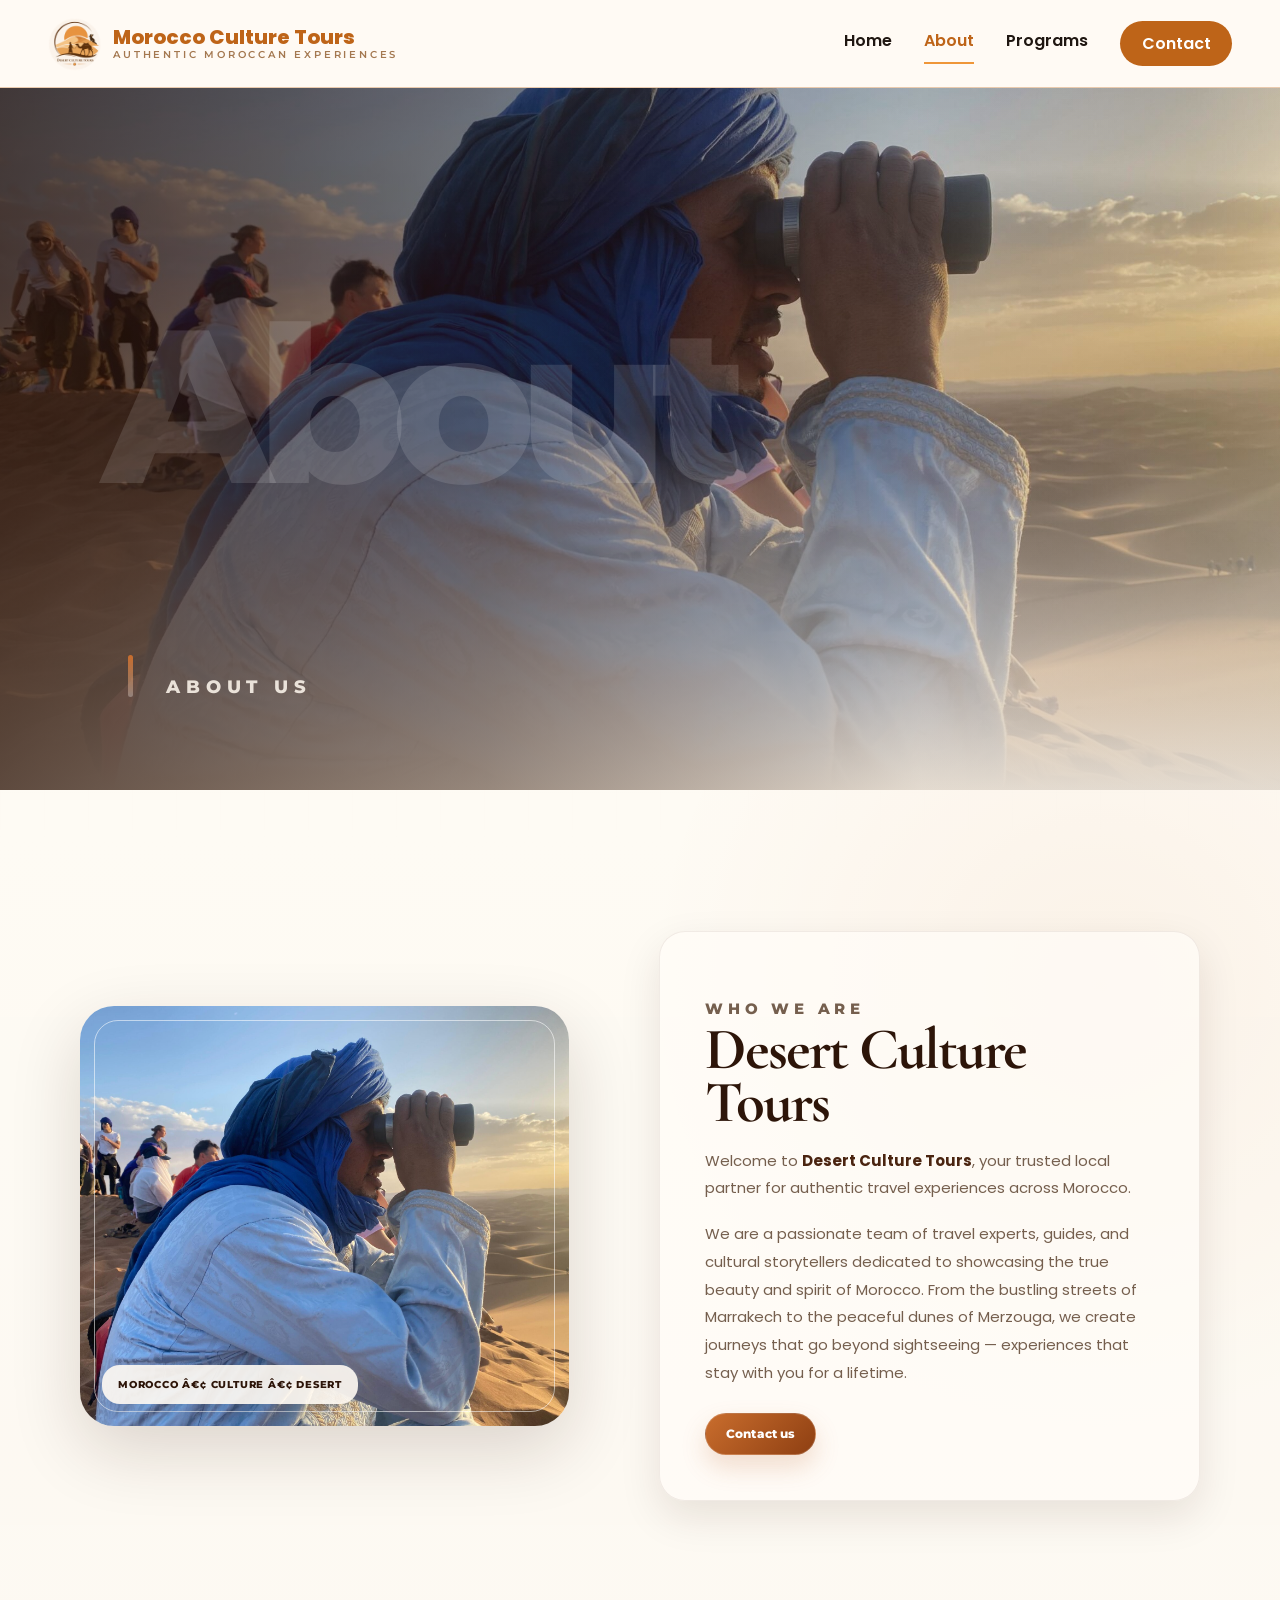
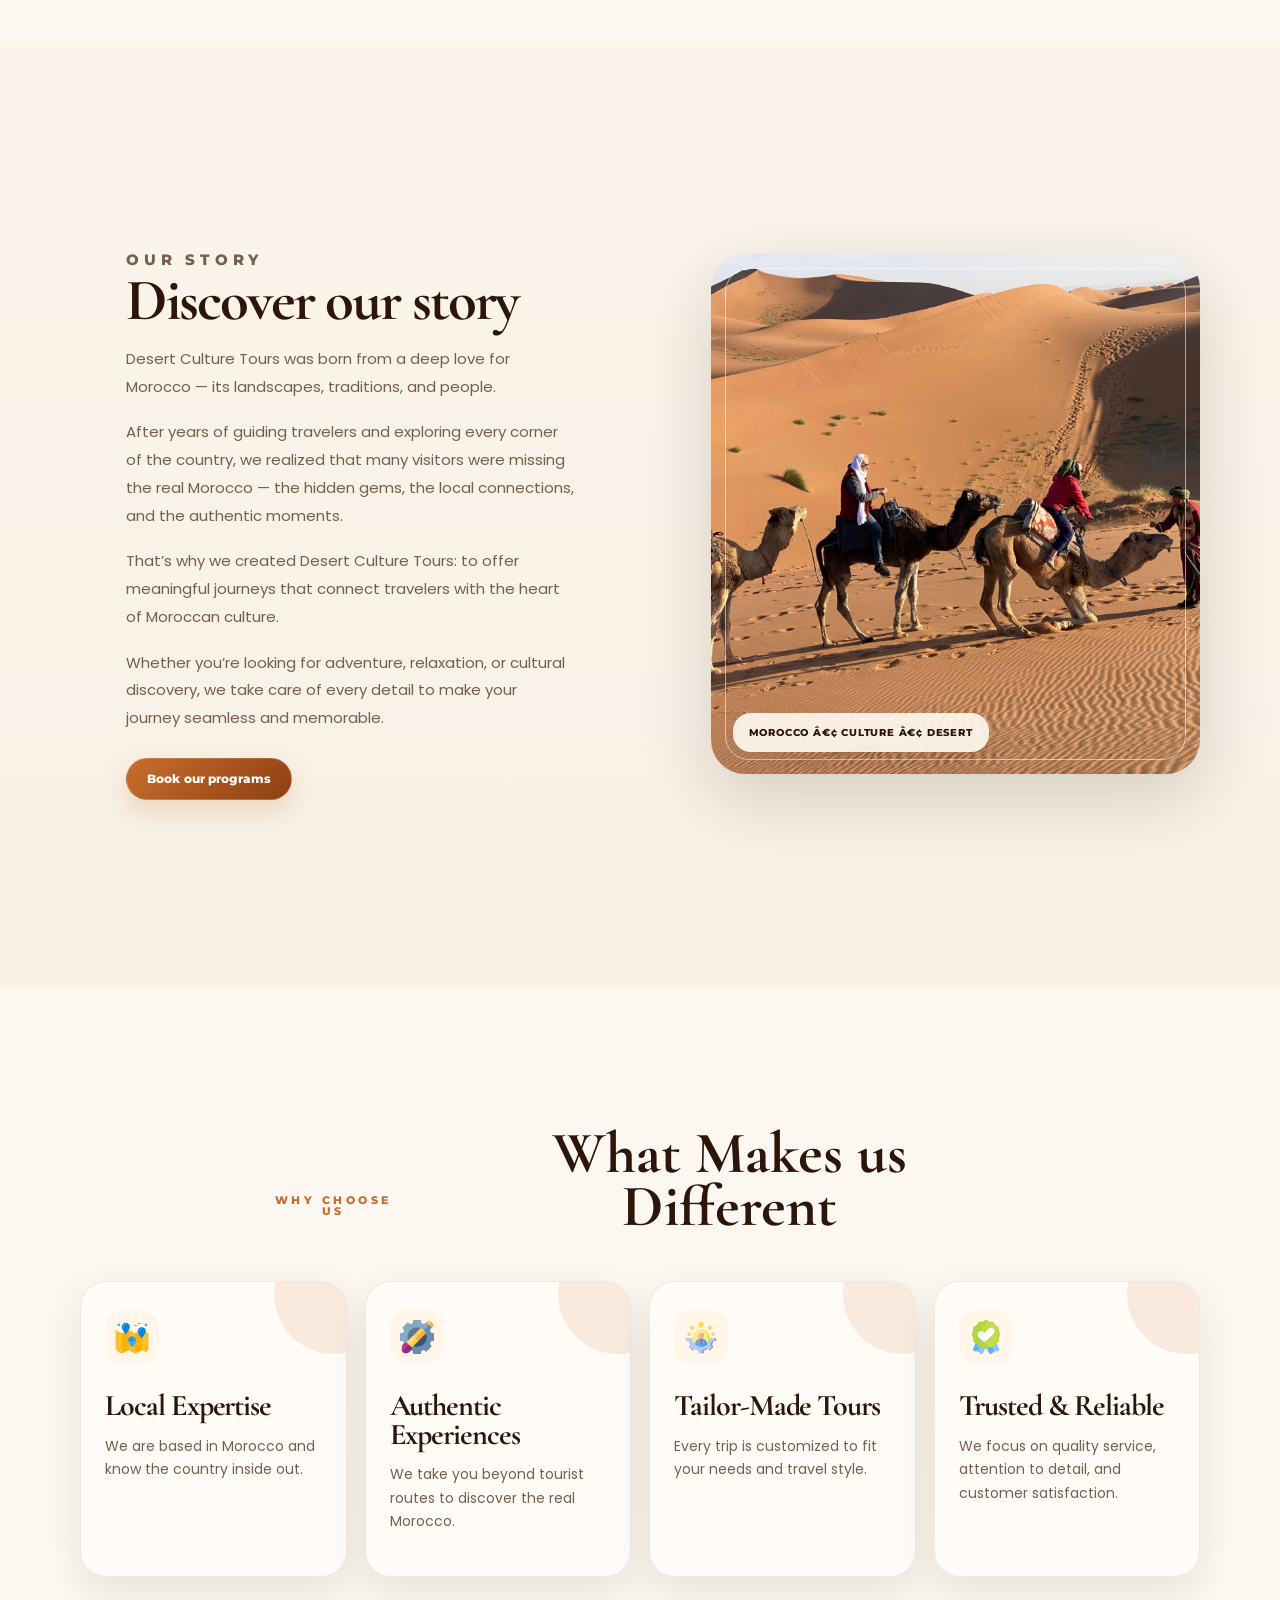
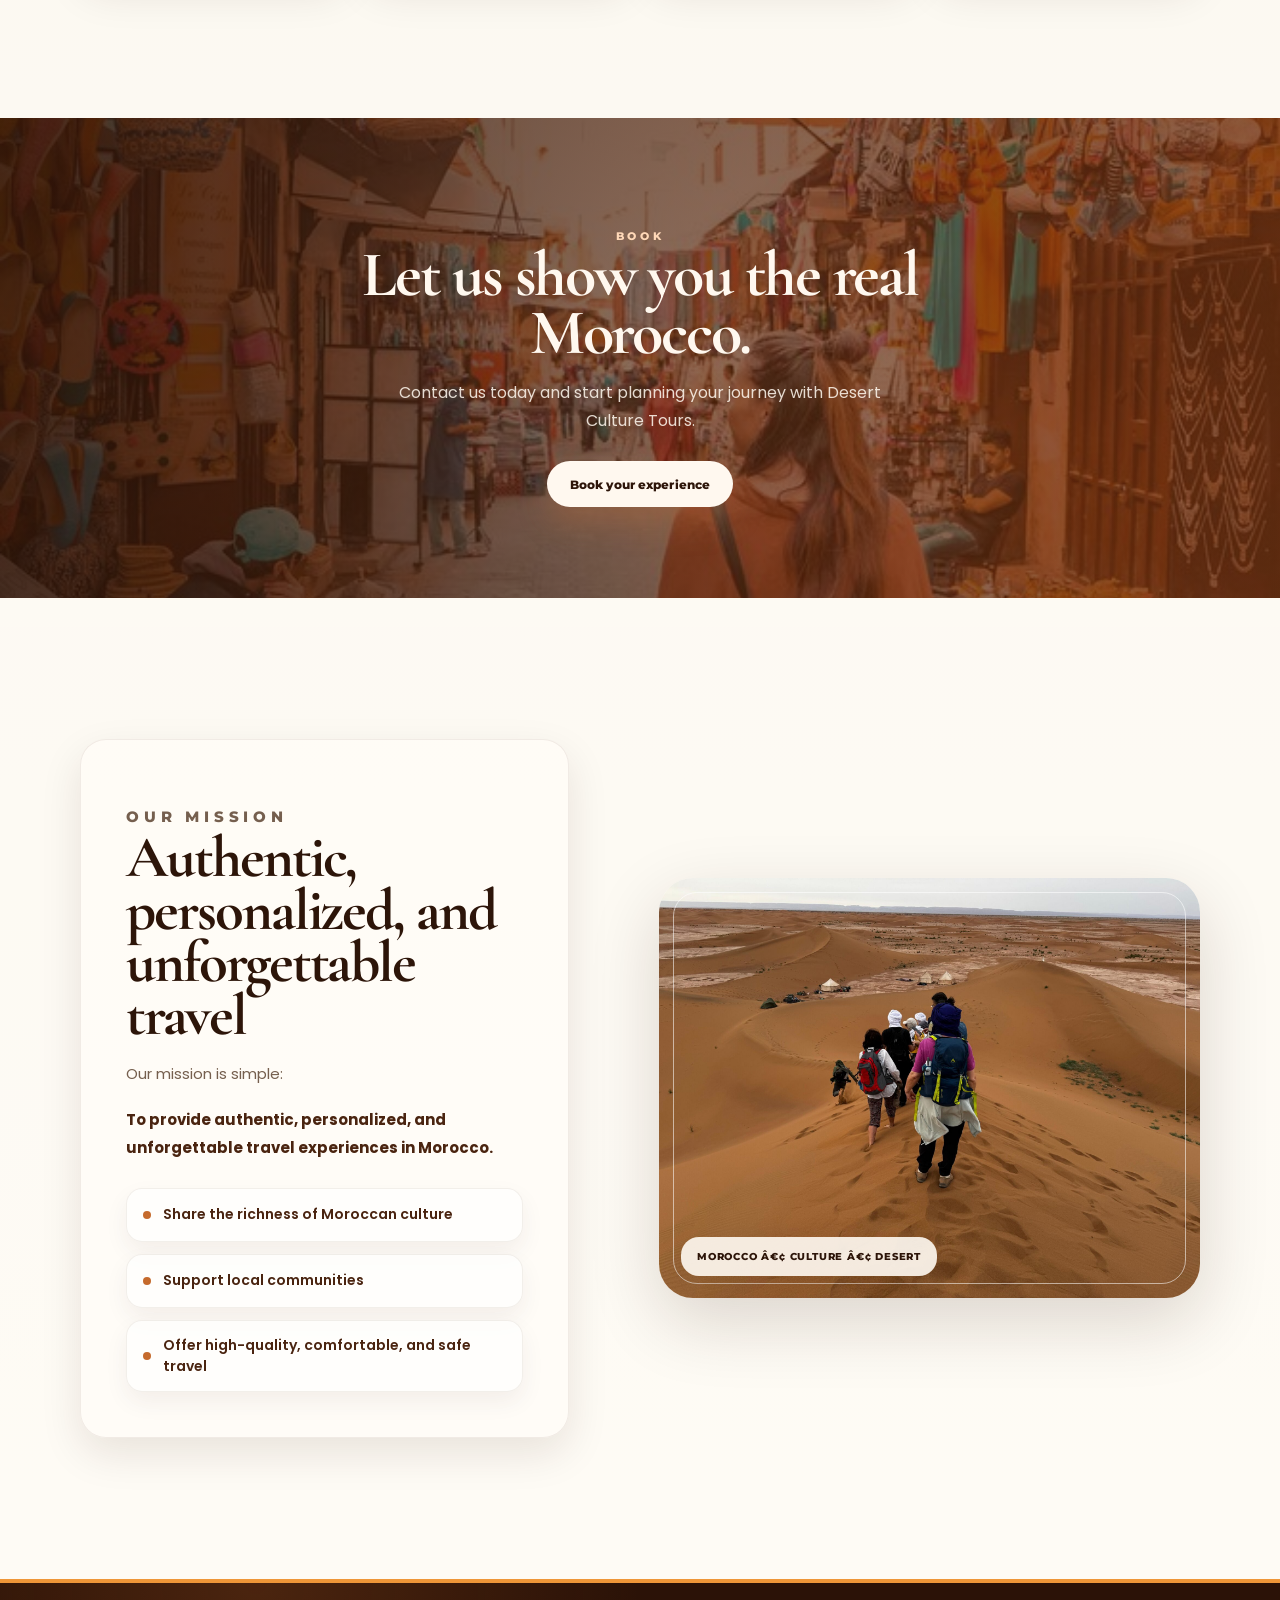
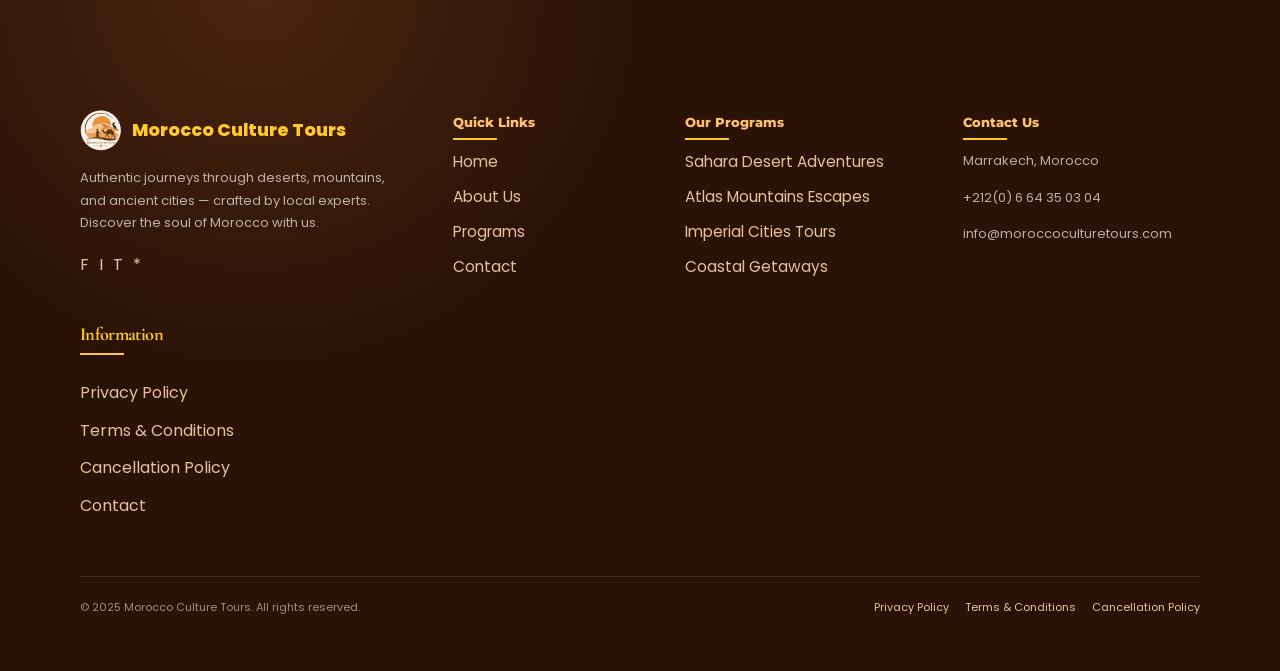
==== about.html @ 479c7462 "all project" ====
﻿<!DOCTYPE html>
<html lang="en">
  <head>
    <meta charset="UTF-8" />
    <meta name="viewport" content="width=device-width, initial-scale=1.0" />
    <title>About | Morocco Culture Tours</title>
    <meta name="description" content="Learn about Desert Culture Tours, a local Morocco travel team creating authentic cultural journeys." />
    <link rel="icon" href="assets/images/logo.png" />
    <link rel="preconnect" href="https://fonts.googleapis.com" />
    <link rel="preconnect" href="https://fonts.gstatic.com" crossorigin />
    <link href="https://fonts.googleapis.com/css2?family=Cormorant+Garamond:wght@500;600;700&family=Montserrat:wght@400;500;600;700;800&family=Poppins:wght@400;500;600;700&display=swap" rel="stylesheet" />
    <link rel="stylesheet" href="assets/css/style.css" />

    <style>
  :root {
    --mct-cream: #f8f1e6;
    --mct-cream-2: #fffaf2;
    --mct-sand: #ead8c1;
    --mct-clay: #c96d2d;
    --mct-clay-dark: #8e3f12;
    --mct-brown: #2d1509;
    --mct-coffee: #4a2410;
    --mct-muted: #755f4e;
    --mct-white: #fffdf8;
    --mct-shadow: 0 24px 70px rgba(45, 21, 9, 0.16);
    --mct-soft-shadow: 0 16px 42px rgba(45, 21, 9, 0.10);
    --mct-radius: 26px;
  }

  * {
    box-sizing: border-box;
  }

  html {
    scroll-behavior: smooth;
  }

  body {
    margin: 0;
    color: var(--mct-brown);
    background:
      radial-gradient(circle at 86% 18%, rgba(201, 109, 45, 0.15), transparent 28rem),
      linear-gradient(180deg, var(--mct-cream-2) 0%, var(--mct-cream) 46%, #fffbf5 100%);
    font-family: "Poppins", Arial, sans-serif;
    overflow-x: hidden;
  }

  body::before {
    content: "";
    position: fixed;
    inset: 0;
    pointer-events: none;
    opacity: .28;
    background-image:
      linear-gradient(rgba(45,21,9,.035) 1px, transparent 1px),
      linear-gradient(90deg, rgba(45,21,9,.035) 1px, transparent 1px);
    background-size: 44px 44px;
    mask-image: linear-gradient(to bottom, transparent, #000 18%, #000 80%, transparent);
    z-index: -1;
  }

  img {
    max-width: 100%;
    display: block;
  }

  a {
    color: inherit;
    text-decoration: none;
  }

  .skip-link {
    position: absolute;
    left: -999px;
    top: 12px;
    background: var(--mct-brown);
    color: #fff;
    padding: 10px 14px;
    border-radius: 999px;
    z-index: 1000;
  }

  .skip-link:focus {
    left: 12px;
  }

  .inner-hero {
    position: relative;
    min-height: clamp(560px, 78vh, 760px);
    display: grid;
    align-items: end;
    isolation: isolate;
    overflow: hidden;
    padding: 120px clamp(20px, 10vw, 180px) 88px;
  }

  .inner-hero > img {
    position: absolute;
    inset: 0;
    width: 100%;
    height: 100%;
    object-fit: cover;
    z-index: -3;
    transform: scale(1.03);
  }

  .inner-hero-overlay {
    position: absolute;
    inset: 0;
    z-index: -2;
    background:
      linear-gradient(90deg, rgba(45,21,9,.76) 0%, rgba(45,21,9,.48) 38%, rgba(45,21,9,.10) 72%),
      linear-gradient(180deg, rgba(45,21,9,.08) 0%, rgba(45,21,9,.08) 48%, var(--mct-cream) 100%);
  }

  .about-inner-hero::before {
    content: "About";
    position: absolute;
    left: clamp(18px, 8vw, 120px);
    top: 22%;
    font-family: "Montserrat", sans-serif;
    font-size: clamp(5.5rem, 17vw, 14rem);
    font-weight: 800;
    letter-spacing: -.08em;
    color: rgba(255,255,255,.12);
    z-index: -1;
  }

  .inner-hero-content {
    position: relative;
    max-width: 680px;
    padding-left: clamp(0px, 3vw, 40px);
  }

  .inner-hero-content::before {
    content: "";
    position: absolute;
    left: 0;
    top: 8px;
    width: 5px;
    height: 76%;
    border-radius: 999px;
    background: linear-gradient(var(--mct-clay), rgba(255,255,255,.3));
  }

  .eyebrow {
    margin: 0 0 16px;
    color: var(--mct-clay);
    font-family: "Montserrat", sans-serif;
    font-size: 11px;
    line-height: 1;
    font-weight: 800;
    letter-spacing: .32em;
    text-transform: uppercase;
  }

  .inner-hero-content .eyebrow {
    color: #ffd8b8;
  }

  h1,
  h2,
  h3 {
    font-family: "Cormorant Garamond", Georgia, serif;
    margin: 0;
    color: var(--mct-brown);
    letter-spacing: -.035em;
  }

  .inner-hero-content h1 {
    max-width: 620px;
    color: #fff8ef;
    font-size: clamp(3.3rem, 7vw, 7.2rem);
    line-height: .86;
    text-shadow: 0 14px 42px rgba(0,0,0,.28);
  }

  .inner-hero-content > p:last-child {
    max-width: 510px;
    margin: 24px 0 0;
    color: rgba(255,248,239,.86);
    font-size: clamp(15px, 1.4vw, 18px);
    line-height: 1.75;
  }

  .lux-container {
    width: min(1120px, calc(100% - 40px));
    margin-inline: auto;
  }

  .premium-section {
    padding: clamp(82px, 11vw, 150px) 0;
    position: relative;
  }

  .premium-section:nth-of-type(even) {
    background: rgba(255,253,248,.58);
  }

  .premium-split {
    display: grid;
    grid-template-columns: minmax(0, .95fr) minmax(0, 1.05fr);
    gap: clamp(38px, 7vw, 96px);
    align-items: center;
  }

  .premium-split.reverse {
    grid-template-columns: minmax(0, 1.05fr) minmax(0, .95fr);
  }

  .premium-copy {
    position: relative;
    padding: clamp(28px, 4vw, 46px);
    border-radius: var(--mct-radius);
  }

  .premium-copy::before {
    content: "";
    position: absolute;
    inset: 0;
    border-radius: inherit;
    background: rgba(255,253,248,.68);
    border: 1px solid rgba(74,36,16,.08);
    box-shadow: var(--mct-soft-shadow);
    z-index: -1;
  }

  .premium-story .premium-copy::before {
    background: transparent;
    box-shadow: none;
    border-color: transparent;
  }

  .premium-copy h2,
  .lux-section-head h2 {
    font-size: clamp(2.5rem, 4.6vw, 5.2rem);
    line-height: .9;
  }

  .premium-copy p {
    margin: 18px 0 0;
    color: var(--mct-muted);
    font-size: 15px;
    line-height: 1.85;
  }

  .premium-copy strong {
    color: var(--mct-coffee);
  }

  .lux-button {
    display: inline-flex;
    align-items: center;
    justify-content: center;
    margin-top: 26px;
    min-height: 46px;
    padding: 0 22px;
    border-radius: 999px;
    color: #fff;
    background: linear-gradient(135deg, var(--mct-clay), var(--mct-clay-dark));
    font-family: "Montserrat", sans-serif;
    font-size: 12px;
    font-weight: 800;
    box-shadow: 0 16px 32px rgba(201,109,45,.28);
    transition: transform .25s ease, box-shadow .25s ease;
  }

  .lux-button:hover {
    transform: translateY(-3px);
    box-shadow: 0 20px 38px rgba(201,109,45,.34);
  }

  .lux-button.secondary.light {
    background: #fff8ef;
    color: var(--mct-brown);
  }

  .lux-button.compact {
    min-height: 42px;
    padding-inline: 20px;
  }

  .premium-photo {
    position: relative;
    margin: 0;
    min-height: 420px;
    border-radius: 34px;
    overflow: hidden;
    box-shadow: var(--mct-shadow);
    transform: rotate(-1deg);
  }

  .premium-split.reverse .premium-photo {
    transform: rotate(1deg);
  }

  .premium-photo::after {
    content: "";
    position: absolute;
    inset: 14px;
    border: 1px solid rgba(255,255,255,.55);
    border-radius: 24px;
    pointer-events: none;
  }

  .premium-photo::before {
    content: "Morocco â€¢ Culture â€¢ Desert";
    position: absolute;
    left: 22px;
    bottom: 22px;
    z-index: 2;
    padding: 12px 16px;
    border-radius: 18px;
    background: rgba(255,250,242,.9);
    color: var(--mct-brown);
    font-family: "Montserrat", sans-serif;
    font-size: 10px;
    font-weight: 800;
    letter-spacing: .08em;
    text-transform: uppercase;
    box-shadow: 0 12px 34px rgba(45,21,9,.14);
  }

  .premium-photo img {
    width: 100%;
    height: 100%;
    min-height: inherit;
    object-fit: cover;
  }

  .premium-photo.wide {
    min-height: 520px;
  }

  .lux-section-head {
    text-align: center;
    max-width: 760px;
    margin: 0 auto 48px;
  }

  .premium-feature-grid {
    display: grid;
    grid-template-columns: repeat(4, 1fr);
    gap: 18px;
  }

  .premium-feature-card {
    position: relative;
    min-height: 260px;
    padding: 28px 24px;
    border-radius: 26px;
    background: rgba(255,253,248,.82);
    border: 1px solid rgba(74,36,16,.09);
    box-shadow: var(--mct-soft-shadow);
    overflow: hidden;
    transition: .28s ease;
  }

  .premium-feature-card:hover {
    transform: translateY(-8px);
    box-shadow: var(--mct-shadow);
  }

  .premium-feature-card::before {
    content: "";
    position: absolute;
    width: 120px;
    height: 120px;
    border-radius: 50%;
    right: -48px;
    top: -48px;
    background: rgba(201,109,45,.12);
  }

  .premium-feature-card img {
    width: 54px;
    height: 54px;
    object-fit: contain;
    padding: 10px;
    border-radius: 18px;
    background: #fff5e9;
    margin-bottom: 28px;
  }

  .premium-feature-card h3 {
    font-size: 30px;
    line-height: .94;
  }

  .premium-feature-card p {
    color: var(--mct-muted);
    line-height: 1.7;
    font-size: 14px;
  }

  .premium-band {
    position: relative;
    min-height: 480px;
    display: grid;
    place-items: center;
    text-align: center;
    overflow: hidden;
    isolation: isolate;
  }

  .premium-band > img {
    position: absolute;
    inset: 0;
    width: 100%;
    height: 100%;
    object-fit: cover;
    z-index: -3;
  }

  .premium-band::before {
    content: "";
    position: absolute;
    inset: 0;
    z-index: -2;
    background:
      linear-gradient(90deg, rgba(45,21,9,.74), rgba(142,63,18,.54)),
      radial-gradient(circle at center, rgba(0,0,0,.08), rgba(45,21,9,.55));
  }

  .premium-band-content {
    width: min(760px, calc(100% - 40px));
    color: #fff8ef;
  }

  .premium-band-content .eyebrow {
    color: #ffd8b8;
  }

  .premium-band-content h2 {
    color: #fff8ef;
    font-size: clamp(2.8rem, 5vw, 5.4rem);
    line-height: .9;
  }

  .premium-band-content p {
    margin: 18px auto 0;
    max-width: 520px;
    color: rgba(255,248,239,.86);
    line-height: 1.75;
  }

  .lux-experience-list {
    list-style: none;
    padding: 0;
    margin: 26px 0 0;
    display: grid;
    gap: 12px;
  }

  .lux-experience-list li {
    display: flex;
    align-items: center;
    gap: 12px;
    padding: 14px 16px;
    border-radius: 16px;
    background: rgba(255,255,255,.7);
    color: var(--mct-coffee);
    font-size: 14px;
    font-weight: 600;
    box-shadow: 0 10px 24px rgba(45,21,9,.06);
  }

  .lux-experience-list span {
    width: 8px;
    height: 8px;
    border-radius: 50%;
    background: var(--mct-clay);
    flex: 0 0 auto;
  }

  .mct-footer {
    background:
      radial-gradient(circle at 20% 0%, rgba(201,109,45,.20), transparent 24rem),
      #2b1207;
    color: rgba(255,248,239,.82);
    padding: 72px 0 24px;
  }

  .mct-footer-container {
    width: min(1120px, calc(100% - 40px));
    margin: 0 auto;
  }

  .mct-footer-grid {
    display: grid;
    grid-template-columns: 1.4fr .8fr 1fr 1fr;
    gap: 42px;
  }

  .mct-footer-logo {
    display: flex;
    align-items: center;
    gap: 10px;
    color: #fff;
    font-weight: 800;
  }

  .mct-footer-logo img {
    width: 42px;
    height: 42px;
  }

  .mct-footer-tagline,
  .mct-footer-contact p {
    color: rgba(255,248,239,.68);
    line-height: 1.75;
    font-size: 13px;
  }

  .mct-footer-social {
    display: flex;
    gap: 10px;
    margin-top: 18px;
  }

  .mct-footer-social a {
    width: 30px;
    height: 30px;
    border-radius: 50%;
    display: grid;
    place-items: center;
    border: 1px solid rgba(255,248,239,.18);
    font-size: 11px;
  }

  .mct-footer h4 {
    margin: 4px 0 18px;
    color: #ffc06d;
    font-family: "Montserrat";
    font-size: 13px;
  }

  .mct-footer-links {
    list-style: none;
    padding: 0;
    margin: 0;
    display: grid;
    gap: 12px;
    font-size: 13px;
  }

  .mct-footer-bottom {
    margin-top: 58px;
    padding-top: 22px;
    border-top: 1px solid rgba(255,248,239,.10);
    display: flex;
    justify-content: space-between;
    font-size: 11px;
    color: rgba(255,248,239,.54);
  }

  .reveal {
    animation: riseIn .8s ease both;
  }

  @keyframes riseIn {
    from {
      opacity: 0;
      transform: translateY(26px);
    }

    to {
      opacity: 1;
      transform: translateY(0);
    }
  }

  @media (max-width: 980px) {
    .premium-split,
    .premium-split.reverse {
      grid-template-columns: 1fr;
    }

    .premium-split.reverse .premium-copy {
      order: 2;
    }

    .premium-split.reverse .premium-photo {
      order: 1;
    }

    .premium-feature-grid {
      grid-template-columns: repeat(2, 1fr);
    }

    .mct-footer-grid {
      grid-template-columns: 1fr 1fr;
    }
  }

  @media (max-width: 620px) {
    .inner-hero {
      min-height: 560px;
      padding-inline: 22px;
      padding-bottom: 64px;
    }

    .inner-hero-content::before {
      display: none;
    }

    .premium-section {
      padding: 70px 0;
    }

    .premium-copy {
      padding: 24px 20px;
    }

    .premium-photo,
    .premium-photo.wide {
      min-height: 340px;
      border-radius: 26px;
      transform: none !important;
    }

    .premium-feature-grid,
    .mct-footer-grid {
      grid-template-columns: 1fr;
    }

    .mct-footer-bottom {
      flex-direction: column;
      gap: 12px;
    }
  }
</style>
  </head>
  <body class="premium-page about-page">
    <a class="skip-link" href="#main">Skip to content</a>
    <header class="mct-header premium-header">
      <a class="mct-brand" href="index.html" aria-label="Morocco Culture Tours home">
        <img src="assets/images/logo.png" alt="Morocco Culture Tours Logo" width="64" height="64" />
        <span class="mct-site-name"><span class="main-name">Morocco Culture Tours</span><span class="sub-name">Authentic Moroccan Experiences</span></span>
      </a>
      <button class="mct-toggle" type="button" aria-label="Open menu" aria-expanded="false" aria-controls="mainNav"><span></span><span></span><span></span></button>
      <nav aria-label="Primary navigation">
        <ul class="mct-nav" id="mainNav">
          <li><a href="index.html">Home</a></li>
          <li class="active"><a href="about.html">About</a></li>
          <li><a href="programs.html">Programs</a></li>
          <li><a href="contact.html" class="mct-contact-btn">Contact</a></li>
        </ul>
      </nav>
    </header>

    <main id="main">
      <section class="inner-hero about-inner-hero" aria-labelledby="about-title">
        <img src="assets/images/about-hero.jpeg" width="2048" height="1536" alt="Kasbah and palm trees in Morocco" />
        <div class="inner-hero-overlay"></div>
        <div class="inner-hero-content reveal">
          <p class="eyebrow">About us</p>
          
        </div>
      </section>

      <section class="premium-section">
        <div class="lux-container premium-split">
          <figure class="premium-photo reveal">
            <img src="assets/images/about-hero.jpeg" width="2048" height="1536" alt="Morocco culture tour group" />
          </figure>
          <div class="premium-copy reveal">
            <p class="eyebrow">Who We Are</p>
            <h2>Desert Culture Tours</h2>
            <p>Welcome to <strong>Desert Culture Tours</strong>, your trusted local partner for authentic travel experiences across Morocco.</p>
            <p>We are a passionate team of travel experts, guides, and cultural storytellers dedicated to showcasing the true beauty and spirit of Morocco. From the bustling streets of Marrakech to the peaceful dunes of Merzouga, we create journeys that go beyond sightseeing &mdash; experiences that stay with you for a lifetime.</p>
            <a class="lux-button compact" href="contact.html">Contact us</a>
          </div>
        </div>
      </section>

      <section class="premium-section premium-story">
        <div class="lux-container premium-split reverse">
          <div class="premium-copy reveal">
            <p class="eyebrow">Our Story</p>
            <h2>Discover our story</h2>
            <p>Desert Culture Tours was born from a deep love for Morocco &mdash; its landscapes, traditions, and people.</p>
            <p>After years of guiding travelers and exploring every corner of the country, we realized that many visitors were missing the real Morocco &mdash; the hidden gems, the local connections, and the authentic moments.</p>
            <p>That&rsquo;s why we created Desert Culture Tours: to offer meaningful journeys that connect travelers with the heart of Moroccan culture.</p>
            <p>Whether you&rsquo;re looking for adventure, relaxation, or cultural discovery, we take care of every detail to make your journey seamless and memorable.</p>
            <a class="lux-button compact" href="programs.html">Book our programs</a>
          </div>
          <figure class="premium-photo wide reveal">
            <img src="assets/images/about-story.jpeg" width="2048" height="1536" alt="Moroccan camel caravan in the desert" />
          </figure>
        </div>
      </section>

      <section class="premium-section">
        <div class="lux-container">
          <div class="lux-section-head reveal">
            <p class="eyebrow">Why choose us</p>
            <h2>What Makes us Different</h2>
          </div>
          <div class="premium-feature-grid">
            <article class="premium-feature-card reveal"><img src="assets/images/icon-map.png" alt="" /><h3>Local Expertise</h3><p>We are based in Morocco and know the country inside out.</p></article>
            <article class="premium-feature-card reveal"><img src="assets/images/icon-authentic.png" alt="" /><h3>Authentic Experiences</h3><p>We take you beyond tourist routes to discover the real Morocco.</p></article>
            <article class="premium-feature-card reveal"><img src="assets/images/icon-tailor.png" alt="" /><h3>Tailor-Made Tours</h3><p>Every trip is customized to fit your needs and travel style.</p></article>
            <article class="premium-feature-card reveal"><img src="assets/images/icon-trust.png" alt="" /><h3>Trusted &amp; Reliable</h3><p>We focus on quality service, attention to detail, and customer satisfaction.</p></article>
          </div>
        </div>
      </section>

      <section class="premium-band" aria-labelledby="book-title">
        <img src="assets/images/program-zagora.jpg" width="1884" height="850" alt="Sahara dune landscape" />
        <div class="premium-band-content reveal">
          <p class="eyebrow">Book</p>
          <h2 id="book-title">Let us show you the real Morocco.</h2>
          <p>Contact us today and start planning your journey with Desert Culture Tours.</p>
          <a class="lux-button secondary light" href="contact.html">Book your experience</a>
        </div>
      </section>

      <section class="premium-section">
        <div class="lux-container premium-split">
          <div class="premium-copy reveal">
            <p class="eyebrow">Our Mission</p>
            <h2>Authentic, personalized, and unforgettable travel</h2>
            <p>Our mission is simple:</p>
            <p><strong>To provide authentic, personalized, and unforgettable travel experiences in Morocco.</strong></p>
            <ul class="lux-experience-list">
              <li><span></span>Share the richness of Moroccan culture</li>
              <li><span></span>Support local communities</li>
              <li><span></span>Offer high-quality, comfortable, and safe travel</li>
            </ul>
          </div>
          <figure class="premium-photo reveal">
            <img src="assets/images/about-mission.jpeg" width="2048" height="1536" alt="Travelers walking through Sahara dunes" />
          </figure>
        </div>
      </section>
    </main>

    <footer class="mct-footer premium-footer">
      <div class="mct-footer-container">
        <div class="mct-footer-grid">
          <div class="mct-footer-brand">
            <div class="mct-footer-logo">
              <img src="assets/images/logo.png" alt="Morocco Culture Tours Logo" />
              <span class="site-name">Morocco Culture Tours</span>
            </div>
            <div class="mct-footer-tagline">
              Authentic journeys through deserts, mountains, and ancient cities &mdash; crafted by local experts.
              Discover the soul of Morocco with us.
            </div>
            <div class="mct-footer-social">
              <span aria-label="Facebook">F</span>
              <span aria-label="Instagram">I</span>
              <span aria-label="Twitter">T</span>
              <span aria-label="TripAdvisor">*</span>
            </div>
          </div>
          <div>
            <h4>Quick Links</h4>
            <ul class="mct-footer-links">
              <li><a href="index.html">Home</a></li>
              <li><a href="about.html">About Us</a></li>
              <li><a href="programs.html">Programs</a></li>
              <li><a href="contact.html">Contact</a></li>
            </ul>
          </div>
          <div>
            <h4>Our Programs</h4>
            <ul class="mct-footer-links">
              <li><a href="programs.html">Sahara Desert Adventures</a></li>
              <li><a href="programs.html">Atlas Mountains Escapes</a></li>
              <li><a href="programs.html">Imperial Cities Tours</a></li>
              <li><a href="programs.html">Coastal Getaways</a></li>
            </ul>
          </div>
          <div class="mct-footer-contact">
            <h4>Contact Us</h4>
            <p>Marrakech, Morocco</p>
            <p>+212(0) 6 64 35 03 04</p>
            <p>info@moroccoculturetours.com</p>
          </div>
          <nav aria-label="Information">
            <h3>Information</h3>
            <a href="privacy-policy.html">Privacy Policy</a>
            <a href="terms.html">Terms &amp; Conditions</a>
            <a href="cancellation-policy.html">Cancellation Policy</a>
            <a href="contact.html">Contact</a>
          </nav>
        </div>
        <div class="mct-footer-bottom">
          <div>&copy; 2025 Morocco Culture Tours. All rights reserved.</div>
          <div class="mct-footer-bottom-links">
            <a href="privacy-policy.html">Privacy Policy</a>
            <a href="terms.html">Terms &amp; Conditions</a>
            <a href="cancellation-policy.html">Cancellation Policy</a>
          </div>
        </div>
      </div>
    </footer>
    <script src="assets/js/script.js"></script>
  </body>
</html>
---- assets/css/style.css ----
:root {
  --page: #fffdf9;
  --cream: #fbf2e8;
  --soft: #fff7ee;
  --orange: #ef9638;
  --orange-dark: #be6418;
  --brown: #693206;
  --brown-dark: #4d2506;
  --ink: #111111;
  --muted: #5d5148;
  --gold: #f8c516;
  --line: rgba(239, 150, 56, 0.45);
  --shadow: 0 20px 55px rgba(66, 43, 22, 0.14);
}

* {
  box-sizing: border-box;
}

html {
  scroll-behavior: smooth;
  overflow-x: hidden;
}

body {
  margin: 0;
  color: var(--ink);
  background: var(--page);
  font-family: "Poppins", "Montserrat", sans-serif;
  line-height: 1.5;
  overflow-x: hidden;
}

img {
  display: block;
  max-width: 100%;
  height: auto;
}

a {
  color: inherit;
}

:focus-visible {
  outline: 3px solid #0d7fa5;
  outline-offset: 3px;
}

.skip-link {
  position: fixed;
  top: 1rem;
  left: 1rem;
  z-index: 200;
  transform: translateY(-160%);
  padding: 0.7rem 1rem;
  background: var(--brown);
  color: #fff;
  text-decoration: none;
}

.skip-link:focus {
  transform: translateY(0);
}

.container {
  width: min(1120px, calc(100% - 2rem));
  margin-inline: auto;
}

.mct-header {
  position: sticky;
  top: 0;
  z-index: 100;
  display: flex;
  align-items: center;
  justify-content: space-between;
  min-height: 88px;
  padding: 0.7rem 3rem;
  border-bottom: 1px solid rgba(190, 100, 24, 0.32);
  background: #fffaf4;
}

.mct-brand {
  display: flex;
  align-items: center;
  gap: 0.7rem;
  text-decoration: none;
  min-width: 0;
}

.mct-brand img {
  width: 54px;
  height: 54px;
  object-fit: contain;
}

.mct-site-name {
  display: flex;
  flex-direction: column;
  min-width: 0;
}

.main-name {
  color: var(--orange-dark);
  font-size: 1.25rem;
  font-weight: 800;
  line-height: 1.1;
  white-space: nowrap;
}

.sub-name {
  color: #a47850;
  font-family: "Montserrat", sans-serif;
  font-size: 0.62rem;
  font-weight: 600;
  letter-spacing: 2.8px;
  line-height: 1.3;
  text-transform: uppercase;
  white-space: nowrap;
}

.mct-nav {
  display: flex;
  align-items: center;
  gap: 2rem;
  padding: 0;
  margin: 0;
  list-style: none;
}

.mct-nav a {
  display: block;
  padding: 0.35rem 0 0.55rem;
  border-bottom: 2px solid transparent;
  color: #1f1611;
  font-size: 1rem;
  font-weight: 600;
  text-decoration: none;
  transition: color 0.2s ease, border-color 0.2s ease, transform 0.2s ease;
}

.mct-nav a:hover,
.mct-nav .active > a {
  color: var(--orange-dark);
  border-bottom-color: var(--orange);
}

.mct-nav .mct-contact-btn {
  min-width: 112px;
  padding: 0.65rem 1.25rem;
  border: 0;
  border-radius: 999px;
  background: var(--orange-dark);
  color: #fff;
  text-align: center;
}

.mct-nav .active > .mct-contact-btn,
.mct-nav .mct-contact-btn:hover {
  border: 0;
  background: #a95716;
  color: #fff;
}

.mct-toggle {
  display: none;
  width: 44px;
  height: 44px;
  border: 0;
  background: transparent;
  cursor: pointer;
}

.mct-toggle span {
  display: block;
  width: 25px;
  height: 2px;
  margin: 6px auto;
  background: var(--brown);
}

.home-hero,
.page-hero {
  position: relative;
  overflow: hidden;
  background: #fff;
}

.home-hero {
  min-height: 890px;
}

.home-hero > img {
  position: absolute;
  inset: 0;
  width: 100%;
  height: 100%;
  object-fit: cover;
  object-position: center 38%;
  filter: saturate(1.08);
}

.home-hero::before {
  display: none;
}

.home-hero::after {
  display: none;
}

.home-hero .hero-inner {
  display: none;
}

.home-page .hero-shade {
  display: none;
}

.home-hero::before {
  content: "";
  position: absolute;
  right: 7%;
  bottom: 5%;
  width: min(33vw, 440px);
  aspect-ratio: 0.55;
  background: url("../images/morocco-detail.png") center bottom / contain no-repeat;
  z-index: 2;
}

.home-hero::after,
.page-hero::after,
.desert-cta::after {
  content: "";
  position: absolute;
  left: -2%;
  right: -2%;
  bottom: -1px;
  height: 90px;
  pointer-events: none;
  background:
    radial-gradient(circle at 8% 64%, transparent 0 12px, #fff 13px 15px, transparent 16px),
    radial-gradient(circle at 18% 42%, transparent 0 9px, #fff 10px 12px, transparent 13px),
    radial-gradient(circle at 28% 70%, transparent 0 15px, #fff 16px 19px, transparent 20px),
    radial-gradient(circle at 40% 48%, transparent 0 7px, #fff 8px 10px, transparent 11px),
    radial-gradient(circle at 55% 68%, transparent 0 11px, #fff 12px 14px, transparent 15px),
    radial-gradient(circle at 76% 44%, transparent 0 8px, #fff 9px 12px, transparent 13px),
    linear-gradient(to bottom, transparent 0 34%, #fff 35% 100%);
  background-size: 120px 80px, 150px 70px, 130px 82px, 110px 74px, 150px 78px, 120px 80px, 100% 100%;
  z-index: 4;
}

.hero-shade {
  position: absolute;
  inset: 0;
  background: linear-gradient(to bottom, rgba(0, 56, 66, 0.1), rgba(34, 20, 8, 0.15) 68%, rgba(34, 20, 8, 0.22));
  z-index: 1;
}

.hero-inner {
  position: relative;
  z-index: 3;
  width: min(1120px, calc(100% - 2rem));
  min-height: 760px;
  margin-inline: auto;
  padding-top: 8rem;
  color: #fff;
}

.home-hero h2 {
  margin: 0;
  color: rgba(255, 255, 255, 0.78);
  font-family: "Montserrat", sans-serif;
  font-size: clamp(5rem, 11vw, 10rem);
  font-weight: 800;
  line-height: 0.9;
}

.home-hero h1 {
  width: 520px;
  margin: 21rem 0 0 0;
  color: #fff;
  font-family: "Playfair Display", Georgia, serif;
  font-size: clamp(2.8rem, 4.8vw, 4.7rem);
  font-weight: 800;
  line-height: 1;
}

.home-hero p {
  max-width: 610px;
  margin: 1rem 0 0;
  color: #fff;
  font-size: 1.02rem;
  font-weight: 500;
}

.page-hero {
  min-height: 900px;
  padding: 0;
}

.page-hero .container {
  position: relative;
  min-height: inherit;
  z-index: 3;
}

.page-hero h1 {
  position: absolute;
  margin: 0;
  color: rgba(239, 150, 56, 0.94);
  font-family: "Playfair Display", Georgia, serif;
  font-size: clamp(5rem, 11vw, 10.5rem);
  font-weight: 700;
  line-height: 0.9;
}

.page-hero .script-label {
  display: none;
}

.programs-hero,
.about-hero {
  background-position: center bottom;
  background-size: cover;
  background-repeat: no-repeat;
}

.programs-hero {
  min-height: 900px;
  background-image: url("../images/clone-programs-hero.png");
  background-position: center top;
}

.programs-hero::before,
.about-hero::before {
  content: "";
  position: absolute;
  width: min(29vw, 455px);
  aspect-ratio: 1;
  border-radius: 50%;
  background: radial-gradient(circle at 55% 62%, #fff916 0, #ffd51b 42%, #ffc114 100%);
  z-index: 1;
}

.programs-hero::before {
  top: 12px;
  left: 8.2%;
}

.programs-hero::before,
.programs-hero::after {
  display: none;
}

.programs-hero h1 {
  top: 112px;
  left: -2.5rem;
  z-index: 2;
  opacity: 0;
}

.about-hero {
  background-image: url("../images/clone-about-hero.png");
  background-position: center top;
}

.about-hero::before,
.about-hero::after {
  display: none;
}

.about-hero h1 {
  top: 90px;
  right: -1.3rem;
  font-size: clamp(5rem, 10vw, 10rem);
  opacity: 0;
}

.script-label {
  position: relative;
  display: inline-flex;
  align-items: center;
  min-width: 125px;
  margin: 0 0 1.1rem;
  padding: 0.42rem 1.2rem;
  border-radius: 999px;
  background: var(--orange);
  color: #fff;
  font-family: "Playfair Display", Georgia, serif;
  font-size: 0.95rem;
  font-weight: 700;
  line-height: 1;
}

.script-label::after {
  content: "";
  position: absolute;
  left: 100%;
  top: 50%;
  width: min(45vw, 480px);
  height: 1px;
  background: var(--line);
}

.split-section,
.story-section,
.experience,
.destinations,
.popular-tours,
.program-list,
.mission-section,
.why-section {
  padding: clamp(4.5rem, 8vw, 7rem) 0;
}

.split-section {
  position: relative;
  background: #fff;
}

.about-page .split-section {
  background: var(--cream);
  padding-top: 4.4rem;
  padding-bottom: 5.2rem;
}

.split-section::after {
  content: "Welcome";
  position: absolute;
  left: 20%;
  bottom: -1.8rem;
  z-index: 0;
  color: rgba(239, 150, 56, 0.17);
  font-family: "Playfair Display", Georgia, serif;
  font-size: clamp(6rem, 13vw, 13rem);
  font-weight: 700;
  line-height: 1;
  pointer-events: none;
}

.about-page .split-section::after,
body:has(.about-hero) .split-section::after {
  content: "Tours";
}

.split-grid {
  position: relative;
  z-index: 1;
  display: grid;
  grid-template-columns: minmax(0, 0.9fr) minmax(0, 1.1fr);
  gap: clamp(2rem, 7vw, 7rem);
  align-items: center;
}

.home-page .split-grid,
.about-page .split-section .split-grid {
  width: min(850px, calc(100% - 2rem));
}

.about-page .split-section .split-grid {
  grid-template-columns: 0.95fr 1.05fr;
  gap: 4.5rem;
}

.section-copy {
  max-width: 620px;
}

.section-copy h2,
.section-title h2,
.desert-cta h2,
.glass-card h2,
.policy-content h1 {
  margin: 0 0 1rem;
  color: var(--orange);
  font-family: "Playfair Display", Georgia, serif;
  font-size: clamp(2.3rem, 4.2vw, 4rem);
  font-weight: 700;
  line-height: 1.05;
}

.section-copy p,
.tour-teaser p,
.why-card p,
.policy-content p {
  color: var(--ink);
  font-size: 1rem;
}

.mct-button,
.details-toggle {
  display: inline-flex;
  align-items: center;
  justify-content: center;
  min-height: 42px;
  padding: 0.72rem 1.35rem;
  border: 0;
  border-radius: 999px;
  background: var(--orange);
  color: #fff;
  font-family: "Poppins", sans-serif;
  font-size: 0.92rem;
  font-weight: 700;
  line-height: 1;
  text-decoration: none;
  cursor: pointer;
  transition: transform 0.18s ease, background-color 0.18s ease, box-shadow 0.18s ease;
}

.mct-button::after {
  content: "  >";
  font-weight: 800;
}

.mct-button:hover,
.details-toggle:hover {
  transform: translateY(-2px);
  background: var(--orange-dark);
  box-shadow: 0 10px 20px rgba(190, 100, 24, 0.18);
}

.mct-button.light {
  background: var(--brown);
}

.portrait-wrap {
  position: relative;
}

.portrait-wrap .script-label {
  display: none;
}

.portrait-wrap img,
.rounded-img,
.experience-image img {
  width: 100%;
  max-height: 500px;
  object-fit: cover;
  filter: drop-shadow(0 16px 25px rgba(31, 17, 5, 0.12));
}

.about-page .split-section .rounded-img {
  max-height: 350px;
}

.portrait-wrap img,
.rounded-img {
  clip-path: polygon(8% 15%, 18% 4%, 43% 0, 56% 8%, 78% 5%, 100% 24%, 94% 52%, 100% 78%, 72% 94%, 49% 100%, 26% 94%, 5% 83%, 0 55%);
}

.destinations {
  background: #fff;
}

.section-title {
  text-align: center;
  margin-bottom: 2.2rem;
}

.section-title .script-label {
  justify-content: center;
}

.section-title .script-label::before {
  content: "";
  position: absolute;
  right: 100%;
  top: 50%;
  width: min(45vw, 480px);
  height: 1px;
  background: var(--line);
}

.destination-grid {
  display: grid;
  grid-template-columns: repeat(4, 1fr);
  gap: 2rem;
}

.destination-card {
  position: relative;
  min-height: 455px;
  overflow: hidden;
  border-radius: 8px;
  background: #ddd;
  box-shadow: 0 12px 24px rgba(26, 14, 3, 0.12);
  transition: transform 0.22s ease, box-shadow 0.22s ease;
}

.destination-card img {
  width: 100%;
  height: 100%;
  min-height: 455px;
  object-fit: cover;
}

.destination-card::after {
  content: "";
  position: absolute;
  inset: auto 0 0;
  height: 46%;
  background: linear-gradient(to top, rgba(0, 0, 0, 0.75), transparent);
}

.destination-card h3 {
  position: absolute;
  left: 1.2rem;
  bottom: 1.2rem;
  z-index: 1;
  margin: 0;
  color: #fff;
  font-family: "Great Vibes", cursive;
  font-size: 2.1rem;
  font-weight: 400;
  text-shadow: 0 2px 10px rgba(0, 0, 0, 0.35);
}

.experience .split-grid {
  grid-template-columns: 0.9fr 1.1fr;
}

.experience-image {
  position: relative;
  min-height: 520px;
}

.experience-image img {
  position: absolute;
  object-fit: cover;
  box-shadow: none;
}

.experience-image img:nth-child(1),
.experience-image img {
  left: 0;
  top: 0;
  width: 44%;
  height: 310px;
  border-radius: 90px 12px 12px 12px;
}

.experience-image::before,
.experience-image::after {
  content: "";
  position: absolute;
  background-size: cover;
  background-position: center;
  box-shadow: 0 0 0 14px #fff;
}

.experience-image::before {
  left: 27%;
  top: 140px;
  width: 48%;
  aspect-ratio: 1;
  border-radius: 50%;
  background-image: url("../images/program-zagora.jpg");
}

.experience-image::after {
  right: 0;
  bottom: 0;
  width: 36%;
  height: 300px;
  border-radius: 12px 12px 90px 12px;
  background-image: url("../images/about-hero.jpeg");
}

.check-list {
  display: grid;
  gap: 1rem;
  padding: 0;
  margin: 1.8rem 0 0;
  list-style: none;
}

.check-list li {
  position: relative;
  padding: 0.8rem 1rem 0.8rem 3.1rem;
  border-radius: 8px;
  background: var(--cream);
  color: var(--brown);
  font-weight: 500;
}

.check-list li::before {
  content: "+";
  position: absolute;
  left: 1.05rem;
  top: 50%;
  transform: translateY(-50%);
  color: var(--orange);
  font-weight: 900;
}

.desert-cta {
  position: relative;
  min-height: 760px;
  overflow: hidden;
  background: #fff url("../images/clone-desert-band.png") center bottom / cover no-repeat;
}

.about-page .desert-cta {
  min-height: 850px;
  background-image: url("../images/clone-about-book-band.png");
  background-position: center top;
}

.about-page .desert-cta::after {
  display: none;
}

.about-page .desert-cta .container {
  padding-top: 4rem;
  opacity: 0;
}

.desert-cta .container {
  position: relative;
  z-index: 2;
  padding-top: 6rem;
  padding-left: 46%;
}

.desert-cta .script-label {
  position: absolute;
  left: -42%;
  top: 4rem;
  z-index: 0;
  display: block;
  min-width: 0;
  padding: 0;
  background: transparent;
  color: rgba(239, 150, 56, 0.17);
  font-size: clamp(6rem, 13vw, 13rem);
  pointer-events: none;
}

.desert-cta .script-label::after {
  display: none;
}

.desert-cta h2 {
  color: var(--brown-dark);
  font-size: clamp(2.7rem, 4.9vw, 5rem);
}

.desert-cta p {
  color: #100c09;
}

.popular-tours {
  background: #fff;
}

.tour-teaser-grid {
  display: grid;
  grid-template-columns: repeat(4, 1fr);
  gap: 2rem;
}

.tour-teaser {
  background: transparent;
}

.tour-teaser img {
  width: 100%;
  height: 440px;
  object-fit: cover;
  border-radius: 8px;
}

.tour-teaser h3 {
  margin: 1.1rem 0 0.35rem;
  color: #0e0a06;
  font-family: "Playfair Display", Georgia, serif;
  font-size: 1.45rem;
  line-height: 1.05;
}

.tour-teaser p {
  margin: 0;
  line-height: 1.45;
}

.story-section {
  background: #fff;
}

.story-section .split-grid {
  grid-template-columns: 0.85fr 1.15fr;
}

.story-section .reverse > img {
  order: 2;
  max-height: 640px;
}

.why-section {
  background: #fff;
}

.why-grid {
  display: grid;
  grid-template-columns: repeat(4, 1fr);
  gap: 1.6rem;
}

.why-card {
  min-height: 220px;
  padding: 2rem 1.25rem;
  border-radius: 8px;
  background: #fff;
  box-shadow: 0 10px 24px rgba(26, 14, 3, 0.13);
  text-align: center;
}

.why-card img {
  width: 70px;
  height: 70px;
  object-fit: contain;
  margin: 0 auto 1rem;
}

.why-card h3 {
  margin: 0 0 0.8rem;
  color: var(--orange);
  font-family: "Playfair Display", Georgia, serif;
  font-size: 1.35rem;
}

.why-card p {
  margin: 0;
}

.mission-section {
  background: #fff;
}

.mission-section h3 {
  margin: 0 0 1rem;
  color: var(--orange);
  font-family: "Playfair Display", Georgia, serif;
  font-size: clamp(2rem, 3.4vw, 3.1rem);
  line-height: 1.02;
}

.program-list {
  padding-top: 6rem;
  background: #fff;
}

.program-list .container {
  width: min(1150px, calc(100% - 2rem));
  display: grid;
  grid-template-columns: repeat(3, 1fr);
  gap: 2rem;
  align-items: start;
}

.program-card {
  overflow: hidden;
  border-radius: 8px;
  background: var(--orange);
  box-shadow: none;
  transition: transform 0.2s ease, box-shadow 0.2s ease;
}

.program-card:first-child {
  grid-row: span 2;
}

.program-card > img {
  width: 100%;
  height: 255px;
  object-fit: cover;
}

.program-card:first-child > img {
  height: 645px;
  object-position: center;
}

.program-summary {
  padding: 1.35rem 1.5rem 1.45rem;
  background: var(--orange);
  color: #fff;
}

.duration {
  display: inline-flex;
  align-items: center;
  gap: 0.55rem;
  margin-bottom: 0.85rem;
  color: #fff;
  font-size: 1rem;
  font-weight: 800;
}

.duration::before {
  content: "";
  width: 15px;
  height: 15px;
  border-radius: 50%;
  background: #fff;
  box-shadow: inset 5px 0 0 rgba(239, 150, 56, 0.45);
}

.program-summary h2 {
  min-height: 3.1rem;
  margin: 0 0 1rem;
  color: #fff;
  font-family: "Playfair Display", Georgia, serif;
  font-size: 1.78rem;
  font-weight: 800;
  line-height: 1.02;
}

.program-actions {
  display: flex;
  gap: 1rem;
  align-items: center;
  flex-wrap: wrap;
}

.program-actions .mct-button {
  min-height: 40px;
  padding: 0.65rem 1.25rem;
  border-radius: 5px;
  background: #fff;
  color: var(--orange);
}

.program-actions .mct-button:hover {
  background: #fff8f1;
}

.details-toggle {
  min-height: 40px;
  padding: 0.65rem 1.25rem;
  border-radius: 5px;
  background: var(--brown);
  color: #fff;
}

.program-details {
  display: none;
  padding: 1.35rem 1.5rem;
  background: #fffaf3;
  color: #1b120c;
}

.program-details.open {
  display: block;
}

.program-details h2,
.program-details h3,
.program-details h4 {
  color: var(--brown);
  font-family: "Playfair Display", Georgia, serif;
}

.program-details h2 {
  display: none;
}

.program-details h3 {
  margin-top: 0;
  font-size: 1.35rem;
}

.program-details h4 {
  margin: 1rem 0 0.25rem;
}

.program-details p,
.program-details li {
  color: #3f332a;
  font-size: 0.94rem;
}

.contact-section {
  min-height: calc(100vh - 88px);
  display: grid;
  place-items: center;
  padding: clamp(3rem, 6vw, 5rem) 1rem;
  background: #fff;
}

.contact-page .mct-header,
.contact-page .mct-footer {
  display: none;
}

.contact-page .contact-section {
  min-height: 100vh;
}

.contact-grid {
  width: min(1140px, 100%);
  display: grid;
  grid-template-columns: 540px minmax(0, 1fr);
  gap: 3.1rem;
  padding: 0.7rem;
  border-radius: 8px;
  background: #fff;
  box-shadow: 0 22px 60px rgba(0, 0, 0, 0.13);
}

.contact-visual {
  position: relative;
  min-height: 690px;
  overflow: hidden;
  border-radius: 7px;
  background: #123 url("../images/clone-contact-desert.png") center top / cover no-repeat;
}

.contact-visual::before {
  content: "";
  position: absolute;
  inset: 0;
  background: linear-gradient(to bottom, rgba(0, 46, 57, 0.42), rgba(10, 8, 6, 0.1) 46%, rgba(0, 0, 0, 0.35));
}

.contact-visual-card {
  position: absolute;
  left: 0.7rem;
  right: 0.7rem;
  bottom: 0.7rem;
  padding: 1.9rem 2rem;
  border-radius: 8px;
  background: rgba(255, 250, 242, 0.88);
  backdrop-filter: blur(4px);
}

.contact-visual-card h2 {
  margin: 0 0 0.6rem;
  color: #000;
  font-family: "Poppins", sans-serif;
  font-size: 1.65rem;
  line-height: 1.18;
}

.contact-visual-card p {
  margin: 0 0 1.6rem;
  color: #141414;
  font-size: 1rem;
}

.contact-copy {
  padding: 2.3rem 1.9rem 1.5rem 0;
  text-align: center;
}

.contact-copy h1 {
  margin: 0 0 1.45rem;
  color: #000;
  font-family: "Poppins", sans-serif;
  font-size: clamp(2.3rem, 3.3vw, 3.1rem);
  font-weight: 800;
  line-height: 1.08;
}

.contact-copy > p {
  max-width: 520px;
  margin: 0 auto 2.1rem;
  color: #0c0c0c;
  font-size: 1rem;
}

.custom-cf7 {
  display: grid;
  gap: 1.35rem;
}

.custom-cf7 p {
  margin: 0;
}

.custom-cf7 input[type="text"],
.custom-cf7 input[type="email"],
.custom-cf7 input[type="date"],
.custom-cf7 input[type="number"],
.custom-cf7 textarea {
  width: 100%;
  min-height: 50px;
  border: 1px solid transparent;
  border-radius: 8px;
  background: #fbf2ea;
  color: #23170d;
  padding: 0.92rem 1rem;
  font: 400 1rem "Poppins", sans-serif;
}

.custom-cf7 textarea {
  min-height: 100px;
  resize: vertical;
}

.custom-cf7 input::placeholder,
.custom-cf7 textarea::placeholder {
  color: #9a7052;
}

.custom-cf7 input:focus,
.custom-cf7 textarea:focus {
  border-color: #f0c5a7;
  outline: 0;
}

.custom-cf7 [aria-invalid="true"] {
  border-color: #d43622 !important;
  box-shadow: 0 0 0 2px rgba(212, 54, 34, 0.12);
}

.field-error {
  display: block;
  margin-top: 0.35rem;
  color: #b51d12;
  font-size: 0.84rem;
  text-align: left;
}

.form-status {
  min-height: 1.2rem;
  margin: -0.25rem 0 0;
  color: #1f6b38;
  font-size: 0.92rem;
  text-align: left;
}

.custom-cf7 input[type="submit"] {
  width: 100%;
  min-height: 48px;
  border: 0;
  border-radius: 8px;
  background: linear-gradient(90deg, #ff9c25, #ff6500);
  color: #fff;
  font: 700 1rem "Poppins", sans-serif;
  cursor: pointer;
  transition: transform 0.2s ease, filter 0.2s ease;
}

.custom-cf7 input[type="submit"]:hover {
  transform: translateY(-1px);
  filter: brightness(1.02);
}

.custom-cf7.is-loading input[type="submit"] {
  opacity: 0.72;
  cursor: progress;
}

.contact-cards {
  display: grid;
  gap: 1.25rem;
  margin-top: 1.55rem;
}

.compact-contact-cards {
  grid-template-columns: 1fr;
}

.original-hidden {
  display: none;
}

.info-card {
  display: flex;
  align-items: center;
  justify-content: center;
  gap: 1.35rem;
  min-height: 56px;
  padding: 0.6rem 1rem;
  border-radius: 8px;
  text-decoration: none;
}

.info-card[href^="tel"] {
  background: #b9ddf8;
}

.info-card[href^="mailto"] {
  background: #fee8d1;
}

.info-card img {
  width: 40px;
  height: 40px;
  object-fit: contain;
}

.info-card h2 {
  margin: 0;
  color: #000;
  font-family: "Poppins", sans-serif;
  font-size: 1rem;
  font-weight: 800;
  overflow-wrap: anywhere;
}

.original-contact-cta {
  display: none;
}

.legal-page {
  background: linear-gradient(180deg, #fffaf4 0%, var(--cream) 42%, #fffdf9 100%);
}

.legal-hero {
  width: min(900px, calc(100% - 2rem));
  margin-inline: auto;
  padding: clamp(4rem, 8vw, 7rem) 0 clamp(2.5rem, 5vw, 4rem);
  text-align: center;
}

.legal-hero h1 {
  margin: 0;
  color: var(--brown-dark);
  font-family: "Playfair Display", Georgia, serif;
  font-size: clamp(2.8rem, 7vw, 5.4rem);
  line-height: 0.95;
}

.legal-hero p:not(.section-kicker) {
  max-width: 760px;
  margin: 1.1rem auto 0;
  color: var(--muted);
  font-size: 1.05rem;
  line-height: 1.7;
}

.section-kicker {
  margin: 0 0 0.8rem;
  color: var(--orange-dark);
  font-size: 0.78rem;
  font-weight: 800;
  letter-spacing: 0.16em;
  text-transform: uppercase;
}

.legal-content {
  width: min(940px, calc(100% - 2rem));
  margin-inline: auto;
  padding-bottom: clamp(3rem, 6vw, 5rem);
}

.legal-card {
  padding: clamp(1.4rem, 4vw, 3rem);
  border: 1px solid rgba(190, 100, 24, 0.16);
  border-radius: 8px;
  background: rgba(255, 253, 249, 0.94);
  box-shadow: var(--shadow);
}

.legal-section + .legal-section {
  margin-top: 2.25rem;
  padding-top: 2rem;
  border-top: 1px solid rgba(190, 100, 24, 0.14);
}

.legal-section h2 {
  margin: 0 0 0.75rem;
  color: var(--orange-dark);
  font-family: "Playfair Display", Georgia, serif;
  font-size: clamp(1.45rem, 3vw, 2rem);
  line-height: 1.15;
}

.legal-section p,
.legal-section li {
  color: #35281f;
  font-size: 1rem;
  line-height: 1.7;
}

.legal-section p {
  margin: 0;
}

.legal-section ul {
  display: grid;
  gap: 0.55rem;
  margin: 0.9rem 0 0;
  padding-left: 1.35rem;
}

.legal-updated {
  margin-top: 2.5rem;
  padding: 1rem 1.15rem;
  border-left: 4px solid var(--orange);
  border-radius: 8px;
  background: var(--soft);
  color: var(--brown);
  font-weight: 700;
}

.legal-cta {
  width: min(900px, calc(100% - 2rem));
  margin: 0 auto clamp(4rem, 8vw, 6rem);
  padding: clamp(1.6rem, 4vw, 2.5rem);
  border-radius: 8px;
  background: var(--brown);
  color: #fffaf4;
  text-align: center;
}

.legal-cta h2 {
  margin: 0 0 1rem;
  color: #ffc929;
  font-family: "Playfair Display", Georgia, serif;
  font-size: clamp(2rem, 4vw, 3rem);
}

.legal-cta a {
  display: inline-flex;
  align-items: center;
  justify-content: center;
  min-height: 44px;
  padding: 0.8rem 1.35rem;
  border-radius: 999px;
  background: var(--orange);
  color: #fff;
  font-weight: 800;
  text-decoration: none;
}

.mct-footer {
  border-top: 4px solid var(--orange);
  background: var(--brown);
   color: #e9cda6; 
}

.mct-footer-container {
  width: min(1120px, calc(100% - 2rem));
  margin-inline: auto;
  padding: 3.4rem 0 2rem;
}

.mct-footer-grid {
  display: grid;
  grid-template-columns: minmax(220px, 1.45fr) minmax(130px, 0.85fr) minmax(170px, 1fr) minmax(170px, 1fr) minmax(170px, 1fr);
  gap: clamp(1.8rem, 4vw, 3rem);
}

.mct-footer-logo img {
  width: 52px;
  height: 52px;
  object-fit: contain;
  margin-bottom: 1rem;
}

.mct-footer-logo .site-name,
.mct-footer h4,
.mct-footer h3 {
  color: #ffc929;
  font-weight: 800;
}

.mct-footer-logo .site-name {
  display: block;
  font-size: 1.1rem;
  margin-bottom: 1rem;
}

.mct-footer-tagline,
.mct-footer-links a,
.mct-footer-contact p {
  color: #e3c29d;
  font-size: 0.96rem;
  text-decoration: none;
}

.mct-footer h4,
.mct-footer h3 {
  position: relative;
  margin: 0 0 1.2rem;
  font-size: 1.15rem;
}

.mct-footer h4::after,
.mct-footer h3::after {
  content: "";
  position: absolute;
  left: 0;
  bottom: -0.45rem;
  width: 44px;
  height: 2px;
  background: #ffc929;
}

.mct-footer-links,
.mct-footer nav[aria-label="Information"] {
  display: grid;
  gap: 0.85rem;
}

.mct-footer-links {
  padding: 0;
  margin: 0;
  list-style: none;
}

.mct-footer-contact p {
  margin: 0 0 0.85rem;
}

.mct-footer-social {
  display: flex;
  gap: 1rem;
  margin-top: 1.4rem;
}

.mct-footer-social a,
.mct-footer-social span {
  text-decoration: none;
}

.mct-footer-social span {
  color: #e3c29d;
}

.mct-footer a:hover {
  color: #fff;
}

.mct-footer-bottom {
  display: flex;
  justify-content: space-between;
  gap: 1rem;
  margin-top: 3rem;
  padding-top: 1.6rem;
  border-top: 1px solid rgba(255, 255, 255, 0.16);
  color: #c79d6e;
  font-size: 0.85rem;
}

.mct-footer-bottom-links {
  display: flex;
  flex-wrap: wrap;
  gap: 0.7rem 1rem;
}

.mct-footer nav[aria-label="Information"] a,
.mct-footer-bottom a {
  color: #e3c29d;
  text-decoration: none;
}

.reveal {
  opacity: 0;
  transform: translateY(24px);
  transition: opacity 0.55s ease, transform 0.55s ease;
}

.reveal.visible {
  opacity: 1;
  transform: translateY(0);
}

@media (hover: hover) and (pointer: fine) {
  .destination-card:hover,
  .program-card:hover,
  .tour-teaser:hover,
  .why-card:hover {
    transform: translateY(-4px);
    box-shadow: 0 16px 34px rgba(26, 14, 3, 0.14);
  }
}

@media (max-width: 1200px) {
  .mct-header {
    padding-inline: 1.5rem;
  }

  .home-hero::before {
    right: 2%;
  }

  .program-list .container {
    grid-template-columns: repeat(2, 1fr);
  }
}

@media (max-width: 900px) {
  .mct-header {
    flex-wrap: wrap;
    min-height: 60px;
    padding: 0.45rem 1rem;
  }

  .mct-brand img {
    width: 42px;
    height: 42px;
  }

  .main-name {
    max-width: calc(100vw - 8rem);
    font-size: 1rem;
    overflow: hidden;
    text-overflow: ellipsis;
  }

  .sub-name {
    max-width: calc(100vw - 8rem);
    font-size: 0.52rem;
    overflow: hidden;
    text-overflow: ellipsis;
  }

  .mct-toggle {
    display: block;
    margin-left: auto;
  }

  .mct-nav {
    display: none;
    width: 100%;
    flex-direction: column;
    align-items: stretch;
    gap: 0.5rem;
    padding: 1rem 0 0.6rem;
  }

  .mct-nav.show-mobile {
    display: flex;
  }

  .mct-nav a {
    padding: 0.7rem 0;
  }

  .mct-nav .mct-contact-btn {
    width: max-content;
    min-width: 0;
    padding-inline: 1.4rem;
  }

  .home-hero,
  .page-hero {
    min-height: 560px;
  }

  .hero-inner {
    min-height: 520px;
    padding-top: 4rem;
  }

  .home-hero h1 {
    width: min(420px, 100%);
    margin-top: 13rem;
  }

  .home-hero::before {
    width: 210px;
    right: -25px;
    bottom: 20px;
  }

  .programs-hero h1,
  .about-hero h1 {
    left: 1rem;
    right: auto;
    top: 96px;
  }

  .split-grid,
  .story-section .split-grid,
  .experience .split-grid,
  .contact-grid {
    grid-template-columns: 1fr;
  }

  .story-section .reverse > img {
    order: 0;
  }

  .destination-grid,
  .tour-teaser-grid,
  .why-grid {
    grid-template-columns: repeat(2, 1fr);
  }

  .desert-cta .container {
    padding-left: 0;
  }

  .desert-cta .script-label {
    left: 0;
  }

  .contact-copy {
    padding: 2rem 1.2rem;
  }

  .contact-visual {
    min-height: 560px;
  }

  .mct-footer-grid {
    grid-template-columns: repeat(2, 1fr);
    gap: 2rem;
  }
}

@media (max-width: 640px) {
  .container {
    width: min(100% - 1.4rem, 1120px);
  }

  .home-hero,
  .page-hero {
    min-height: 500px;
  }

  .home-hero h2 {
    font-size: 4.2rem;
  }

  .home-hero h1 {
    margin-top: 10rem;
    font-size: 2.5rem;
  }

  .home-hero p {
    font-size: 0.92rem;
  }

  .home-hero::before {
    display: none;
  }

  .page-hero h1 {
    font-size: 4.4rem;
  }

  .programs-hero::before,
  .about-hero::before {
    width: 250px;
    left: 10%;
  }

  .split-section,
  .story-section,
  .experience,
  .destinations,
  .popular-tours,
  .program-list,
  .mission-section,
  .why-section {
    padding: 3.5rem 0;
  }

  .destination-grid,
  .tour-teaser-grid,
  .why-grid,
  .program-list .container,
  .mct-footer-grid {
    grid-template-columns: 1fr;
  }

  .destination-card,
  .destination-card img {
    min-height: 360px;
  }

  .experience-image {
    min-height: 390px;
  }

  .tour-teaser img {
    height: 310px;
  }

  .program-card:first-child {
    grid-row: auto;
  }

  .program-card:first-child > img,
  .program-card > img {
    height: 290px;
  }

  .contact-section {
    padding: 1rem;
  }

  .contact-grid {
    gap: 1rem;
    padding: 0.55rem;
  }

  .contact-visual {
    min-height: 460px;
  }

  .contact-visual-card {
    padding: 1.25rem;
  }

  .info-card {
    gap: 0.8rem;
  }

  .info-card h2 {
    font-size: 0.9rem;
  }

  .mct-footer-bottom {
    flex-direction: column;
  }
}

@media (prefers-reduced-motion: reduce) {
  *,
  *::before,
  *::after {
    scroll-behavior: auto !important;
    transition-duration: 0.01ms !important;
    animation-duration: 0.01ms !important;
    animation-iteration-count: 1 !important;
  }

  .reveal {
    transform: none;
  }
}

/* Premium home redesign */
.premium-home {
  --lux-bg: #fbf4ea;
  --lux-panel: #fffaf3;
  --lux-ivory: #fffdf8;
  --lux-espresso: #261409;
  --lux-brown: #5d310f;
  --lux-brown-soft: #8d684d;
  --lux-terracotta: #b85f2a;
  --lux-terracotta-2: #d8894a;
  --lux-sand: #ead5ba;
  --lux-gold: #d7a84a;
  --lux-line: rgba(93, 49, 15, 0.14);
  --lux-shadow: 0 24px 70px rgba(45, 23, 8, 0.14);
  background:
    radial-gradient(circle at 8% 9%, rgba(216, 137, 74, 0.14), transparent 30rem),
    linear-gradient(180deg, #fffaf3 0%, #fbf4ea 100%);
  color: var(--lux-espresso);
  font-family: "Poppins", "Montserrat", sans-serif;
  line-height: 1.55;
}

.premium-home .mct-header {
  min-height: 74px;
  padding: 0.65rem clamp(1rem, 4vw, 3rem);
  border-bottom: 1px solid rgba(93, 49, 15, 0.08);
  background: rgba(255, 250, 243, 0.84);
  box-shadow: none;
  backdrop-filter: blur(18px);
  transition: background-color 0.22s ease, box-shadow 0.22s ease, border-color 0.22s ease;
}

.premium-home .mct-header.is-scrolled {
  border-bottom-color: rgba(93, 49, 15, 0.12);
  background: rgba(255, 250, 243, 0.95);
  box-shadow: 0 12px 38px rgba(45, 23, 8, 0.08);
}

.premium-home .mct-brand img {
  width: 50px;
  height: 50px;
}

.premium-home .main-name {
  color: var(--lux-terracotta);
  font-size: 1.1rem;
  font-weight: 800;
}

.premium-home .sub-name {
  color: #9a7555;
  font-size: 0.58rem;
  letter-spacing: 2.4px;
}

.premium-home .mct-nav {
  gap: clamp(1rem, 2.5vw, 2rem);
}

.premium-home .mct-nav a {
  color: var(--lux-espresso);
  font-size: 0.92rem;
  font-weight: 700;
}

.premium-home .mct-nav a:hover,
.premium-home .mct-nav .active > a {
  color: var(--lux-terracotta);
  border-bottom-color: var(--lux-terracotta);
}

.premium-home .mct-nav .mct-contact-btn {
  min-width: 108px;
  padding: 0.68rem 1.25rem;
  background: var(--lux-brown);
  box-shadow: 0 12px 28px rgba(93, 49, 15, 0.18);
}

.premium-home .mct-nav .mct-contact-btn:hover {
  background: var(--lux-espresso);
  transform: translateY(-1px);
}

.lux-container {
  width: min(1180px, calc(100% - 2rem));
  margin-inline: auto;
}

.lux-hero {
  position: relative;
  min-height: calc(100svh - 74px);
  isolation: isolate;
  display: grid;
  align-items: end;
  overflow: hidden;
  background: var(--lux-espresso);
}

.lux-hero-media {
  position: absolute;
  inset: 0;
  z-index: -3;
  width: 100%;
  height: 100%;
  object-fit: cover;
  object-position: center 56%;
  filter: saturate(1.04) contrast(1.03);
}

.lux-hero-overlay {
  position: absolute;
  inset: 0;
  z-index: -2;
  background:
    linear-gradient(90deg, rgba(24, 10, 3, 0.78) 0%, rgba(24, 10, 3, 0.42) 42%, rgba(24, 10, 3, 0.1) 100%),
    linear-gradient(180deg, rgba(24, 10, 3, 0.08) 0%, rgba(24, 10, 3, 0.42) 100%);
}

.lux-hero::after {
  content: "";
  position: absolute;
  inset: auto 0 0;
  z-index: -1;
  height: 32%;
  background: linear-gradient(180deg, transparent, rgba(251, 244, 234, 0.96) 92%);
}

.lux-hero-content {
  width: min(1180px, calc(100% - 2rem));
  margin: 0 auto;
  padding: clamp(7rem, 13vh, 10rem) 0 clamp(5rem, 10vh, 8rem);
  color: #fffaf4;
}

.hero-kicker {
  margin: 0 0 1.1rem;
  color: rgba(255, 250, 243, 0.14);
  font-family: "Montserrat", sans-serif;
  font-size: 8.5rem;
  font-weight: 800;
  line-height: 0.78;
  letter-spacing: 0;
}

.lux-hero h1,
.lux-copy h2,
.lux-section-head h2,
.lux-cta h2 {
  font-family: "Cormorant Garamond", "Playfair Display", Georgia, serif;
  letter-spacing: 0;
}

.lux-hero h1 {
  max-width: 12ch;
  margin: 0;
  color: #fff;
  font-size: 5.8rem;
  font-weight: 700;
  line-height: 0.9;
}

.lux-hero-content > p:not(.hero-kicker) {
  max-width: 60ch;
  margin: 1.25rem 0 0;
  color: rgba(255, 250, 243, 0.9);
  font-size: 1.12rem;
}

.hero-actions {
  display: flex;
  flex-wrap: wrap;
  gap: 0.9rem;
  margin-top: 2rem;
}

.lux-button {
  display: inline-flex;
  align-items: center;
  justify-content: center;
  min-height: 48px;
  padding: 0.9rem 1.35rem;
  border: 1px solid rgba(255, 255, 255, 0.18);
  border-radius: 999px;
  background: var(--lux-terracotta);
  color: #fff;
  font: 800 0.88rem "Poppins", sans-serif;
  letter-spacing: 0.01em;
  text-decoration: none;
  box-shadow: 0 16px 32px rgba(45, 23, 8, 0.2);
  transition: transform 0.2s cubic-bezier(0.22, 1, 0.36, 1), background-color 0.2s ease, box-shadow 0.2s ease;
}

.lux-button:hover {
  transform: translateY(-2px);
  background: #a84f20;
  box-shadow: 0 20px 40px rgba(45, 23, 8, 0.25);
}

.lux-button.secondary {
  background: rgba(255, 250, 243, 0.13);
  color: #fffaf3;
  backdrop-filter: blur(12px);
}

.lux-button.secondary:hover {
  background: rgba(255, 250, 243, 0.22);
}

.lux-button.secondary.light {
  border-color: rgba(255, 250, 243, 0.36);
  background: #fffaf3;
  color: var(--lux-espresso);
}

.lux-button.compact {
  min-height: 44px;
  padding-inline: 1.2rem;
  box-shadow: 0 12px 26px rgba(184, 95, 42, 0.2);
}

.hero-note {
  position: absolute;
  right: max(1rem, calc((100vw - 1180px) / 2));
  bottom: 5.2rem;
  width: min(280px, calc(100% - 2rem));
  padding: 1rem 1.1rem;
  border: 1px solid rgba(255, 250, 243, 0.18);
  border-radius: 18px;
  background: rgba(255, 250, 243, 0.12);
  color: #fff;
  backdrop-filter: blur(14px);
}

.hero-note span {
  display: block;
  margin-bottom: 0.25rem;
  color: rgba(255, 250, 243, 0.72);
  font-size: 0.72rem;
  font-weight: 800;
  letter-spacing: 0.12em;
  text-transform: uppercase;
}

.hero-note strong {
  font-family: "Cormorant Garamond", Georgia, serif;
  font-size: 1.35rem;
  line-height: 1;
}

.lux-section {
  position: relative;
  padding: clamp(5rem, 9vw, 8rem) 0;
}

.lux-about {
  background:
    radial-gradient(circle at 92% 18%, rgba(184, 95, 42, 0.1), transparent 24rem),
    var(--lux-bg);
}

.lux-destinations,
.lux-tours {
  background: var(--lux-ivory);
}

.lux-experience {
  background: linear-gradient(180deg, var(--lux-ivory), #fbf1e5);
}

.lux-split {
  display: grid;
  grid-template-columns: minmax(0, 0.92fr) minmax(0, 1.08fr);
  gap: clamp(2.4rem, 7vw, 6.5rem);
  align-items: center;
}

.lux-split.reverse {
  grid-template-columns: minmax(0, 1.08fr) minmax(0, 0.92fr);
}

.eyebrow {
  margin: 0 0 0.9rem;
  color: var(--lux-terracotta);
  font-size: 0.74rem;
  font-weight: 800;
  letter-spacing: 0.16em;
  text-transform: uppercase;
}

.lux-copy h2,
.lux-section-head h2,
.lux-cta h2 {
  margin: 0;
  color: var(--lux-espresso);
  font-size: 4.2rem;
  font-weight: 700;
  line-height: 0.95;
}

.lux-copy p {
  max-width: 62ch;
  color: #4f3c2e;
  font-size: 1rem;
}

.lux-copy p + p {
  margin-top: 1rem;
}

.lux-image-stack {
  position: relative;
  margin: 0;
}

.lux-image-stack::before {
  content: "";
  position: absolute;
  inset: -1rem 12% auto auto;
  width: 44%;
  aspect-ratio: 1;
  border: 1px solid rgba(184, 95, 42, 0.22);
  border-radius: 999px;
}

.lux-image-stack img {
  width: 100%;
  aspect-ratio: 4 / 5;
  border-radius: 28px;
  object-fit: cover;
  box-shadow: var(--lux-shadow);
}

.lux-image-stack figcaption {
  position: absolute;
  left: -1rem;
  bottom: 1.2rem;
  max-width: 250px;
  padding: 0.9rem 1rem;
  border: 1px solid rgba(255, 250, 243, 0.6);
  border-radius: 16px;
  background: rgba(255, 250, 243, 0.88);
  color: var(--lux-brown);
  font-size: 0.82rem;
  font-weight: 700;
  box-shadow: 0 18px 45px rgba(45, 23, 8, 0.12);
  backdrop-filter: blur(10px);
}

.lux-section-head {
  display: flex;
  align-items: end;
  justify-content: space-between;
  gap: 2rem;
  margin-bottom: clamp(2rem, 4vw, 3rem);
}

.lux-section-head h2 {
  max-width: 760px;
}

.lux-text-link {
  flex: 0 0 auto;
  color: var(--lux-terracotta);
  font-weight: 800;
  text-decoration: none;
}

.lux-text-link::after {
  content: " ->";
}

.lux-destination-grid {
  display: grid;
  grid-template-columns: repeat(4, minmax(0, 1fr));
  gap: 1.2rem;
}

.lux-destination-card {
  position: relative;
  min-height: 430px;
  overflow: hidden;
  border-radius: 26px;
  background: var(--lux-sand);
  box-shadow: 0 18px 45px rgba(45, 23, 8, 0.12);
  isolation: isolate;
  transition: transform 0.25s cubic-bezier(0.22, 1, 0.36, 1), box-shadow 0.25s ease;
}

.lux-destination-card img,
.lux-tour-card img {
  width: 100%;
  height: 100%;
  object-fit: cover;
  transition: transform 0.6s cubic-bezier(0.22, 1, 0.36, 1);
}

.lux-destination-card::after {
  content: "";
  position: absolute;
  inset: 0;
  z-index: 1;
  background: linear-gradient(180deg, rgba(20, 8, 3, 0.02), rgba(20, 8, 3, 0.78));
}

.lux-destination-card div {
  position: absolute;
  left: 1.2rem;
  right: 1.2rem;
  bottom: 1.2rem;
  z-index: 2;
  color: #fff;
}

.lux-destination-card span {
  display: block;
  margin-bottom: 0.35rem;
  color: rgba(255, 250, 243, 0.66);
  font-size: 0.72rem;
  font-weight: 800;
  letter-spacing: 0.12em;
}

.lux-destination-card h3,
.lux-tour-card h3 {
  margin: 0;
  font-family: "Cormorant Garamond", "Playfair Display", Georgia, serif;
  font-size: 2rem;
  line-height: 0.95;
}

.experience-collage {
  position: relative;
  min-height: 560px;
}

.experience-collage img {
  position: absolute;
  object-fit: cover;
  box-shadow: var(--lux-shadow);
}

.collage-main {
  left: 0;
  top: 1.5rem;
  width: 48%;
  height: 360px;
  border-radius: 120px 26px 26px 26px;
}

.collage-round {
  left: 26%;
  top: 155px;
  width: 52%;
  aspect-ratio: 1;
  border: 12px solid var(--lux-ivory);
  border-radius: 999px;
}

.collage-small {
  right: 0;
  bottom: 0;
  width: 36%;
  height: 285px;
  border-radius: 26px 26px 120px 26px;
}

.lux-experience-list {
  display: grid;
  gap: 0.85rem;
  padding: 0;
  margin: 1.8rem 0 0;
  list-style: none;
}

.lux-experience-list li {
  display: flex;
  align-items: center;
  gap: 0.9rem;
  min-height: 54px;
  padding: 0.8rem 1rem;
  border: 1px solid rgba(93, 49, 15, 0.08);
  border-radius: 16px;
  background: rgba(255, 250, 243, 0.76);
  color: var(--lux-espresso);
  font-weight: 600;
  box-shadow: 0 12px 30px rgba(45, 23, 8, 0.05);
}

.lux-experience-list span {
  flex: 0 0 auto;
  width: 12px;
  height: 12px;
  border: 3px solid rgba(184, 95, 42, 0.25);
  border-radius: 999px;
  background: var(--lux-terracotta);
}

.lux-cta {
  position: relative;
  min-height: 620px;
  display: grid;
  place-items: center;
  isolation: isolate;
  overflow: hidden;
  text-align: center;
}

.lux-cta img {
  position: absolute;
  inset: 0;
  z-index: -3;
  width: 100%;
  height: 100%;
  object-fit: cover;
}

.lux-cta-overlay {
  position: absolute;
  inset: 0;
  z-index: -2;
  background:
    linear-gradient(180deg, rgba(20, 8, 3, 0.15), rgba(20, 8, 3, 0.5)),
    radial-gradient(circle at 50% 35%, rgba(255, 250, 243, 0.2), transparent 30rem);
}

.lux-cta-content {
  width: min(760px, calc(100% - 2rem));
  padding: 3rem 2rem;
  color: #fffaf3;
}

.lux-cta .eyebrow,
.lux-cta h2,
.lux-cta p {
  color: #fffaf3;
}

.lux-cta p {
  margin: 1rem auto 1.8rem;
  font-size: 1.1rem;
}

.lux-tour-grid {
  display: grid;
  grid-template-columns: repeat(4, minmax(0, 1fr));
  gap: 1.25rem;
}

.lux-tour-card {
  overflow: hidden;
  border: 1px solid rgba(93, 49, 15, 0.08);
  border-radius: 24px;
  background: #fff;
  box-shadow: 0 16px 42px rgba(45, 23, 8, 0.08);
  transition: transform 0.25s cubic-bezier(0.22, 1, 0.36, 1), box-shadow 0.25s ease;
}

.lux-tour-card img {
  height: 310px;
}

.lux-tour-card div {
  padding: 1.25rem;
}

.lux-tour-card h3 {
  color: var(--lux-espresso);
  font-size: 1.65rem;
}

.lux-tour-card p {
  margin: 0.65rem 0 0;
  color: #5b4636;
  font-size: 0.92rem;
}

.premium-home .premium-footer {
  border-top: 0;
  background:
    radial-gradient(circle at 18% 0%, rgba(215, 168, 74, 0.14), transparent 24rem),
    var(--lux-espresso);
}

.premium-home .mct-footer-container {
  width: min(1180px, calc(100% - 2rem));
  padding-top: 4rem;
}

.premium-home .mct-footer-grid {
  gap: clamp(2rem, 5vw, 4rem);
}

.premium-home .mct-footer-logo .site-name,
.premium-home .mct-footer h4,
.premium-home .mct-footer h3 {
  color: #f5c36b;
}

.premium-home .mct-footer-tagline,
.premium-home .mct-footer-links a,
.premium-home .mct-footer nav[aria-label="Information"] a,
.premium-home .mct-footer-contact p {
  color: rgba(255, 250, 243, 0.74);
}

.premium-home .mct-footer-social a,
.premium-home .mct-footer-social span {
  display: grid;
  place-items: center;
  width: 32px;
  height: 32px;
  border: 1px solid rgba(255, 250, 243, 0.18);
  border-radius: 999px;
  color: #fffaf3;
  font-size: 0.82rem;
  font-weight: 800;
}

@media (hover: hover) and (pointer: fine) {
  .lux-destination-card:hover,
  .lux-tour-card:hover {
    transform: translateY(-6px);
    box-shadow: 0 26px 70px rgba(45, 23, 8, 0.16);
  }

  .lux-destination-card:hover img,
  .lux-tour-card:hover img {
    transform: scale(1.055);
  }
}

@media (max-width: 1024px) {
  .premium-home .mct-header {
    min-height: 66px;
  }

  .lux-hero {
    min-height: 720px;
  }

  .hero-kicker {
    font-size: 6rem;
  }

  .lux-hero h1 {
    font-size: 4.7rem;
  }

  .lux-copy h2,
  .lux-section-head h2,
  .lux-cta h2 {
    font-size: 3.4rem;
  }

  .hero-note {
    display: none;
  }

  .lux-split,
  .lux-split.reverse {
    grid-template-columns: 1fr;
  }

  .lux-destination-grid,
  .lux-tour-grid {
    grid-template-columns: repeat(2, minmax(0, 1fr));
  }

  .experience-collage {
    min-height: 500px;
    max-width: 680px;
  }
}

@media (max-width: 900px) {
  .premium-home .mct-nav {
    gap: 0.5rem;
    background: rgba(255, 250, 243, 0.98);
  }
}

@media (max-width: 640px) {
  .premium-home .main-name {
    font-size: 0.9rem;
  }

  .premium-home .sub-name {
    font-size: 0.48rem;
  }

  .lux-hero {
    min-height: 680px;
  }

  .lux-hero-media {
    object-position: 36% center;
  }

  .lux-hero-overlay {
    background:
      linear-gradient(90deg, rgba(24, 10, 3, 0.84), rgba(24, 10, 3, 0.5)),
      linear-gradient(180deg, transparent, rgba(24, 10, 3, 0.46));
  }

  .lux-hero-content {
    padding-bottom: 4rem;
  }

  .hero-kicker {
    font-size: 4rem;
  }

  .lux-hero h1 {
    font-size: 3.35rem;
  }

  .hero-actions {
    flex-direction: column;
    align-items: stretch;
  }

  .lux-button {
    width: 100%;
  }

  .lux-section {
    padding: 4rem 0;
  }

  .lux-section-head {
    display: block;
  }

  .lux-section-head .lux-text-link {
    display: inline-flex;
    margin-top: 1rem;
  }

  .lux-destination-grid,
  .lux-tour-grid {
    grid-template-columns: 1fr;
  }

  .lux-destination-card {
    min-height: 360px;
  }

  .lux-image-stack img {
    aspect-ratio: 1 / 1.15;
  }

  .lux-image-stack figcaption {
    left: 1rem;
    right: 1rem;
    max-width: none;
  }

  .experience-collage {
    min-height: 380px;
  }

  .collage-main {
    width: 54%;
    height: 250px;
  }

  .collage-round {
    left: 30%;
    top: 110px;
    width: 52%;
  }

  .collage-small {
    width: 38%;
    height: 205px;
  }

  .lux-cta {
    min-height: 520px;
  }

  .lux-tour-card img {
    height: 260px;
  }
}
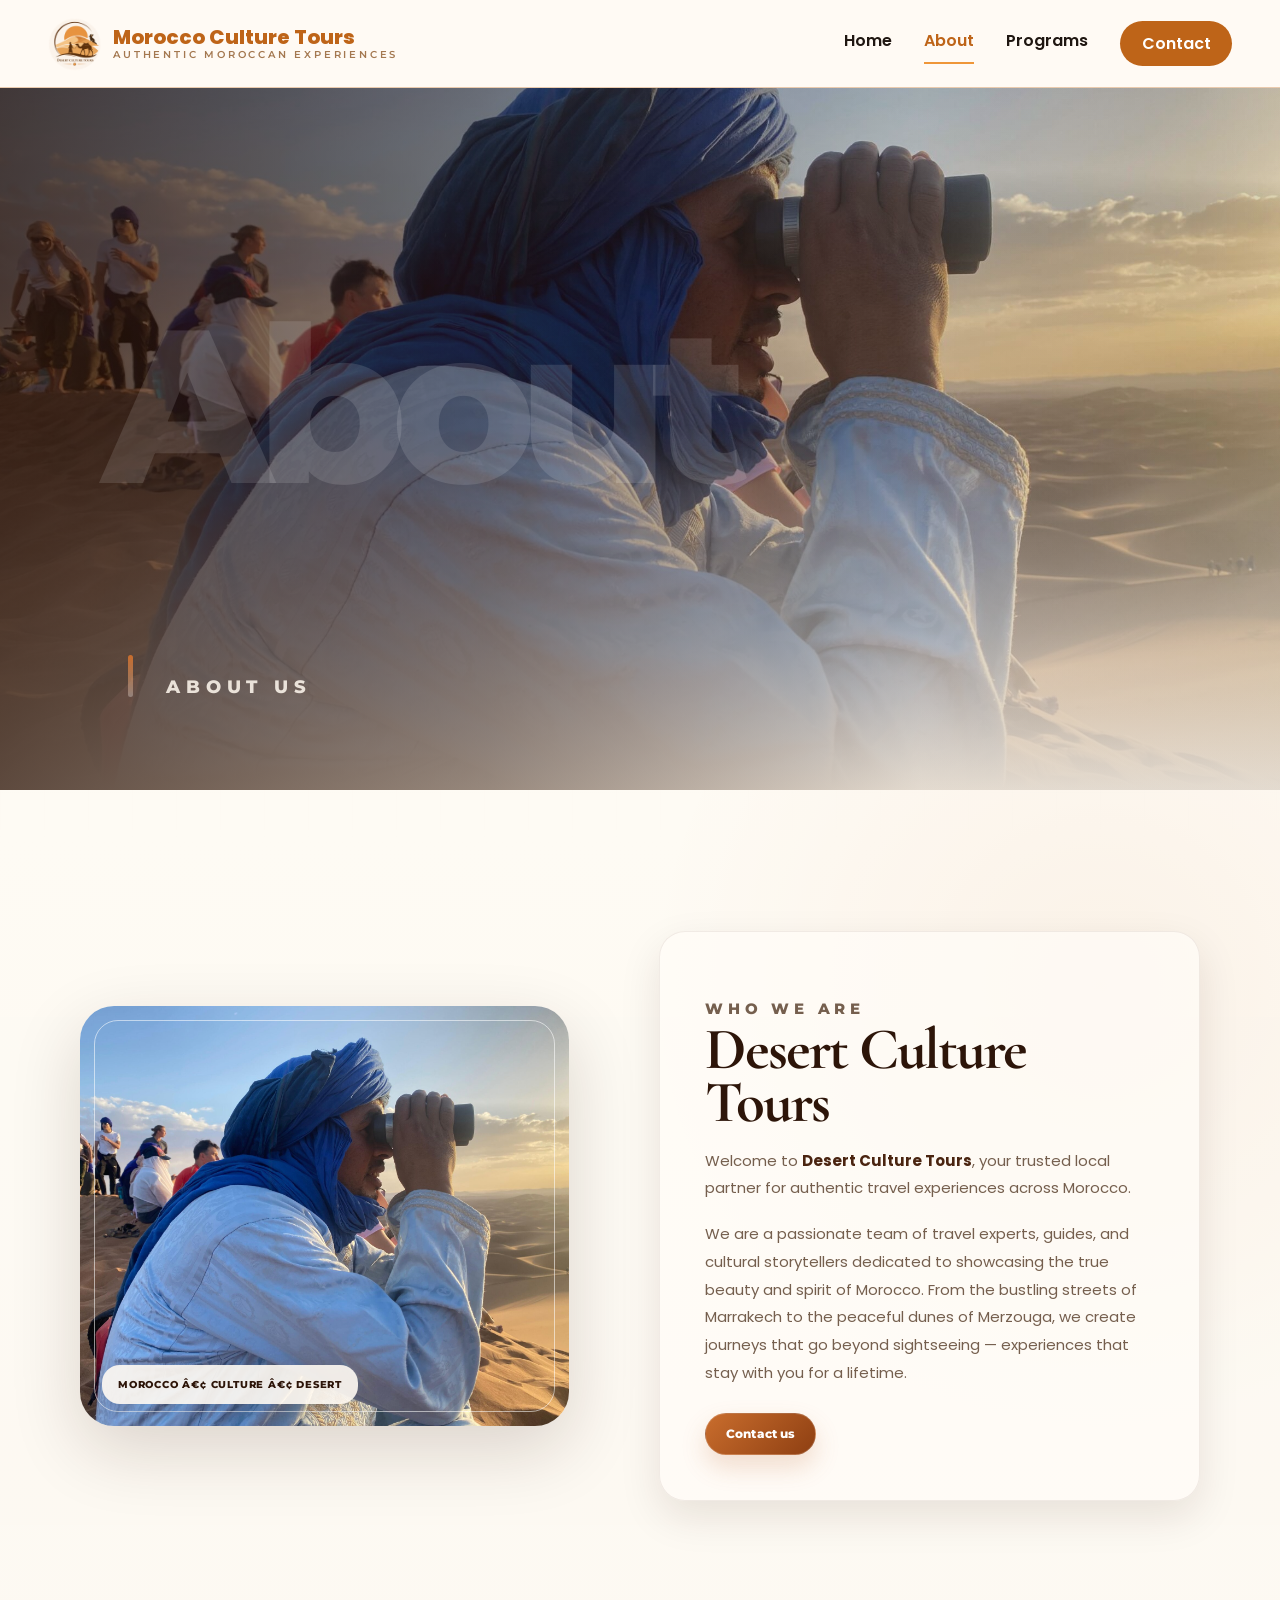
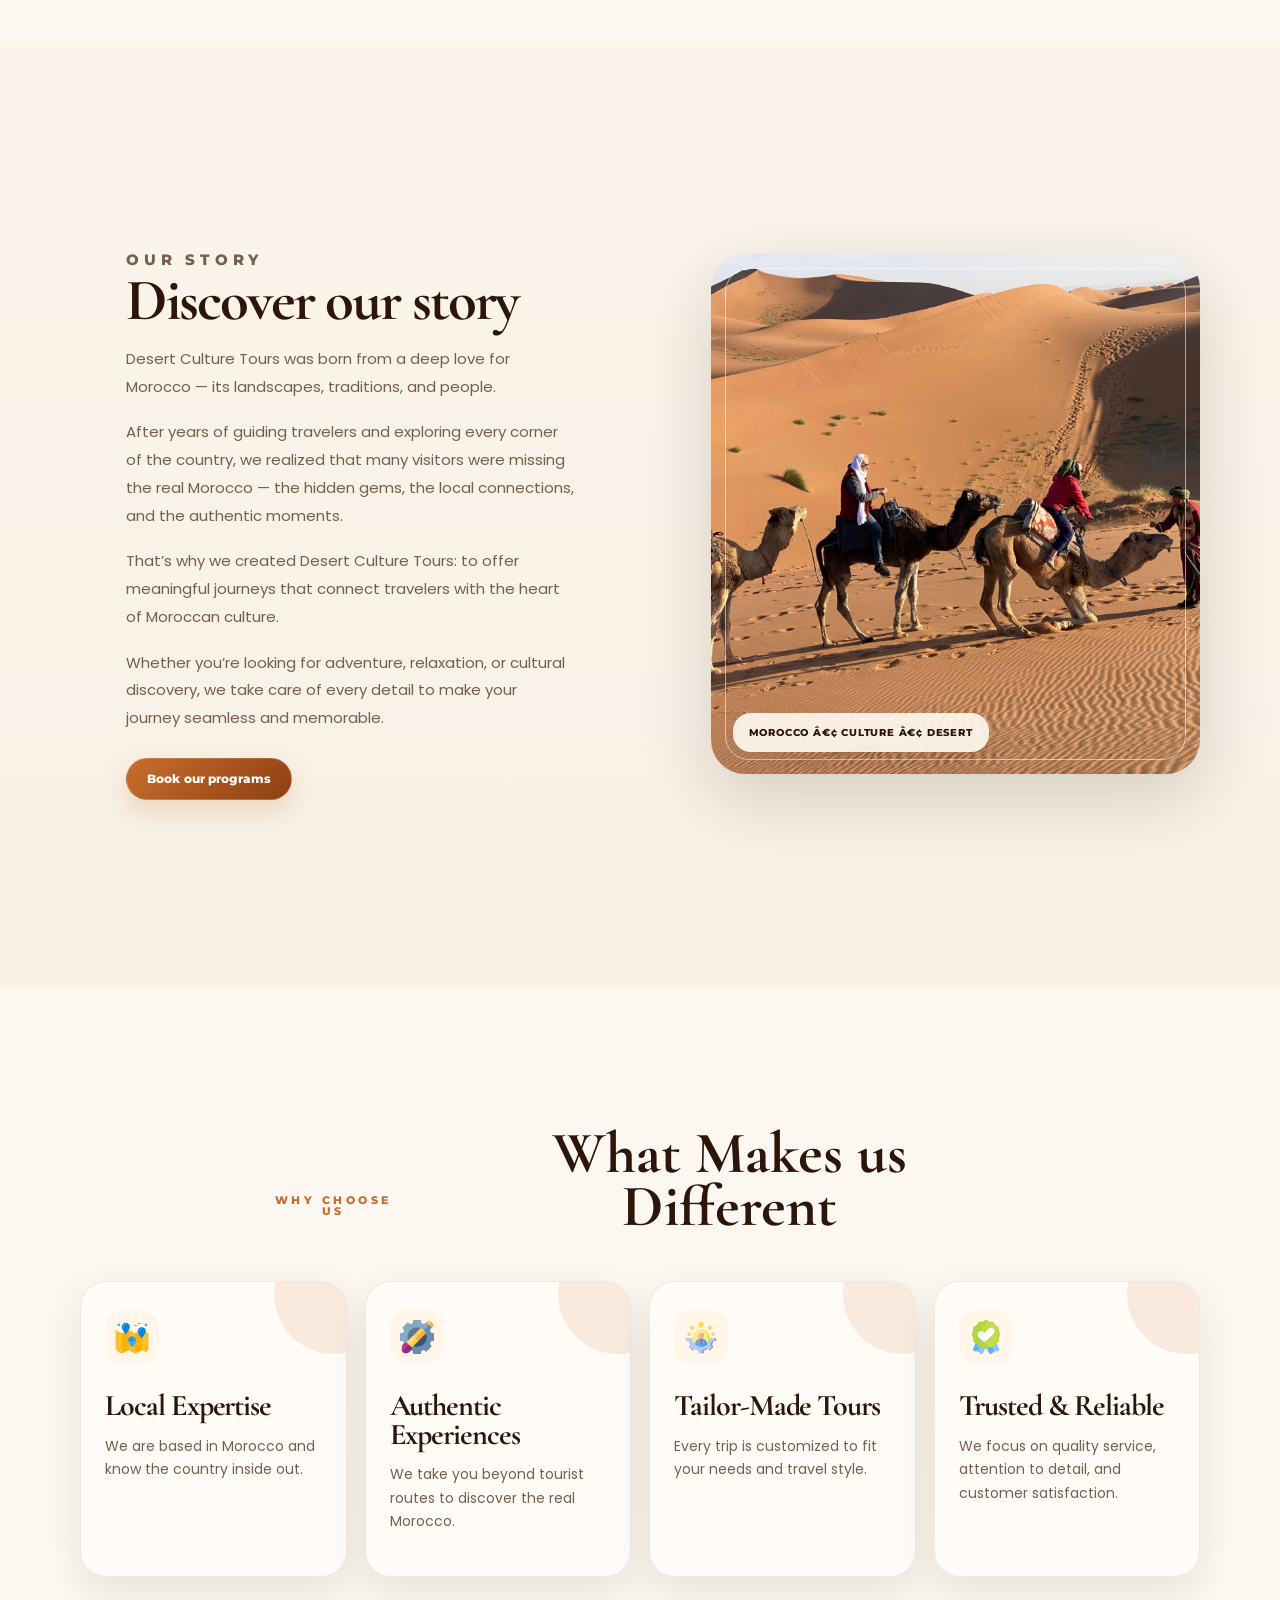
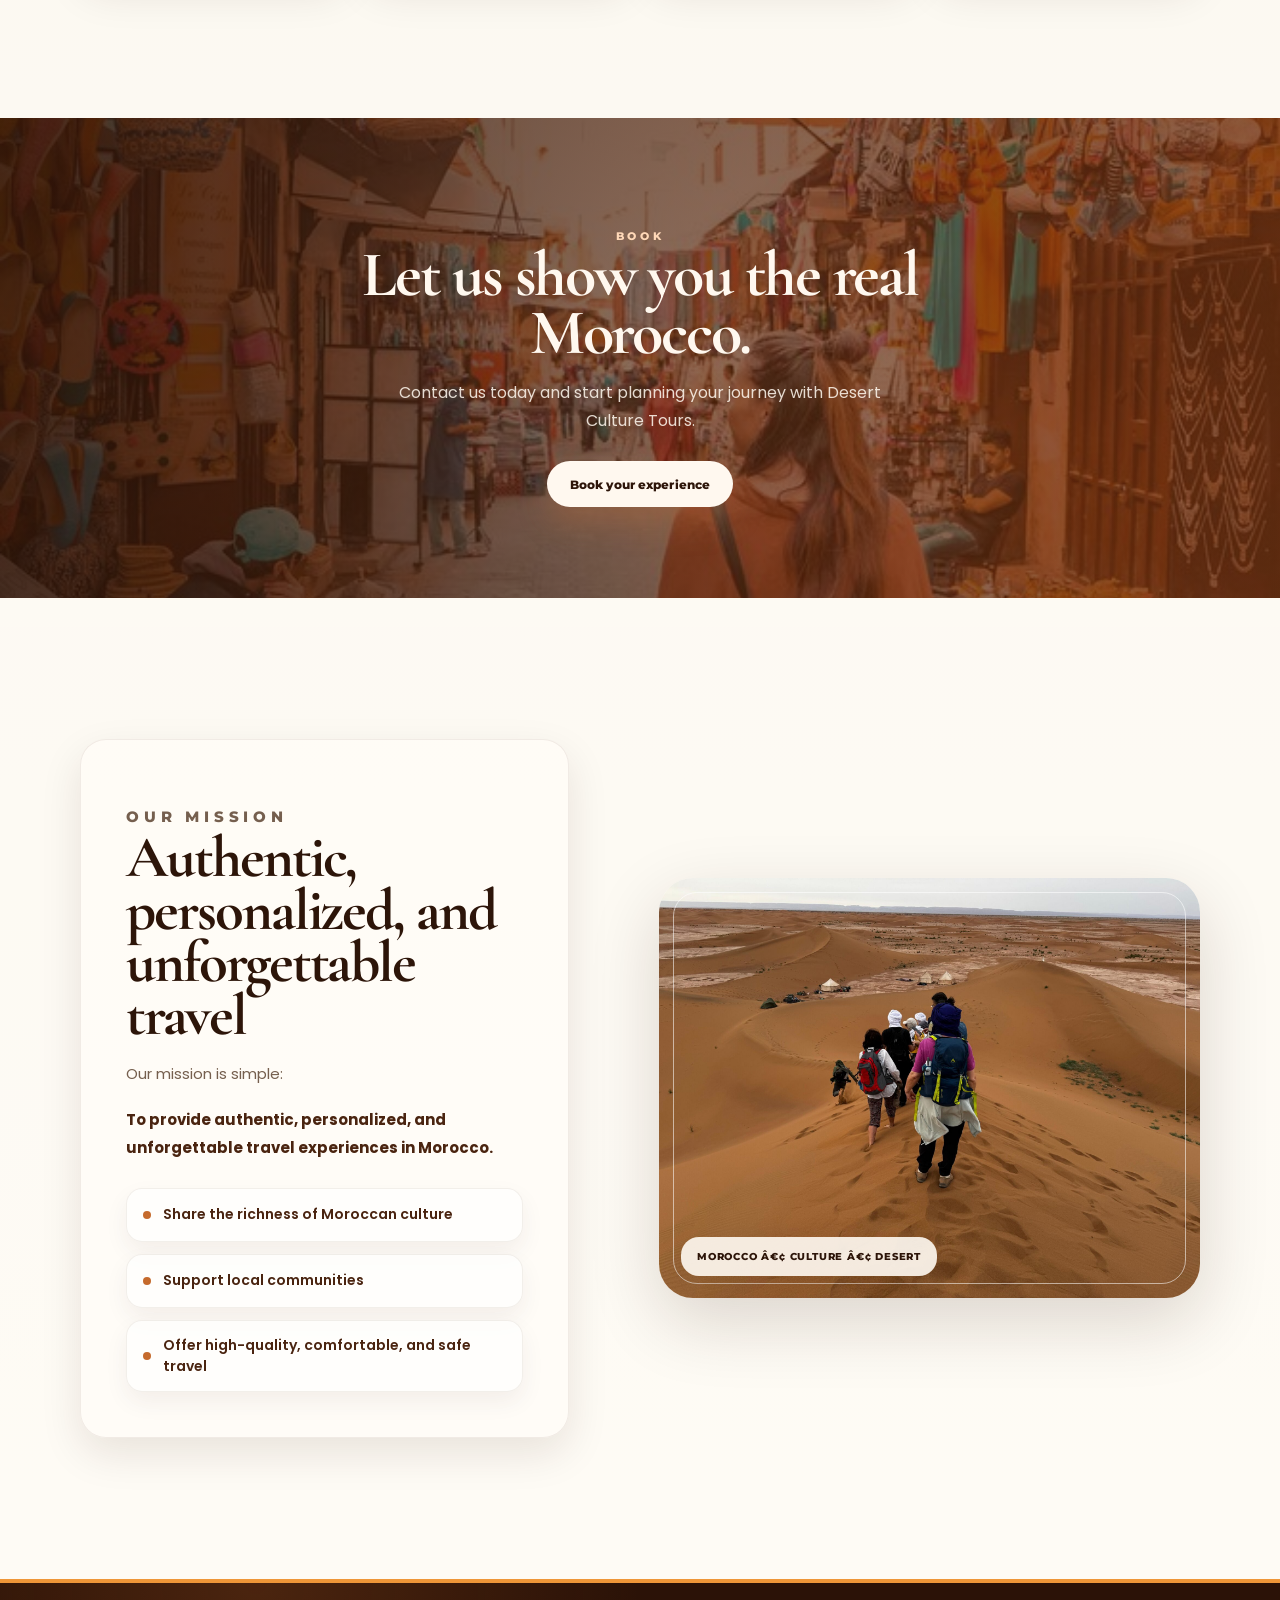
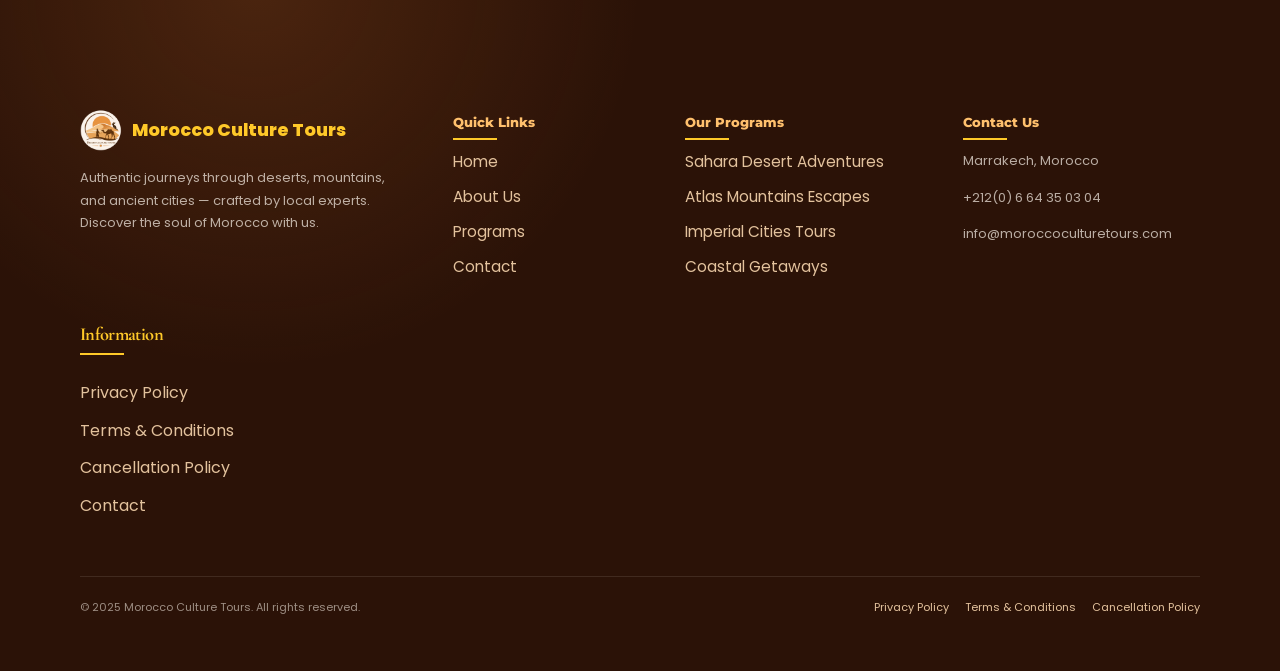
==== commit 358c77aa: "another change" ====
--- a/about.html
+++ b/about.html
@@ -748,12 +748,7 @@
               Authentic journeys through deserts, mountains, and ancient cities &mdash; crafted by local experts.
               Discover the soul of Morocco with us.
             </div>
-            <div class="mct-footer-social">
-              <span aria-label="Facebook">F</span>
-              <span aria-label="Instagram">I</span>
-              <span aria-label="Twitter">T</span>
-              <span aria-label="TripAdvisor">*</span>
-            </div>
+            
           </div>
           <div>
             <h4>Quick Links</h4>
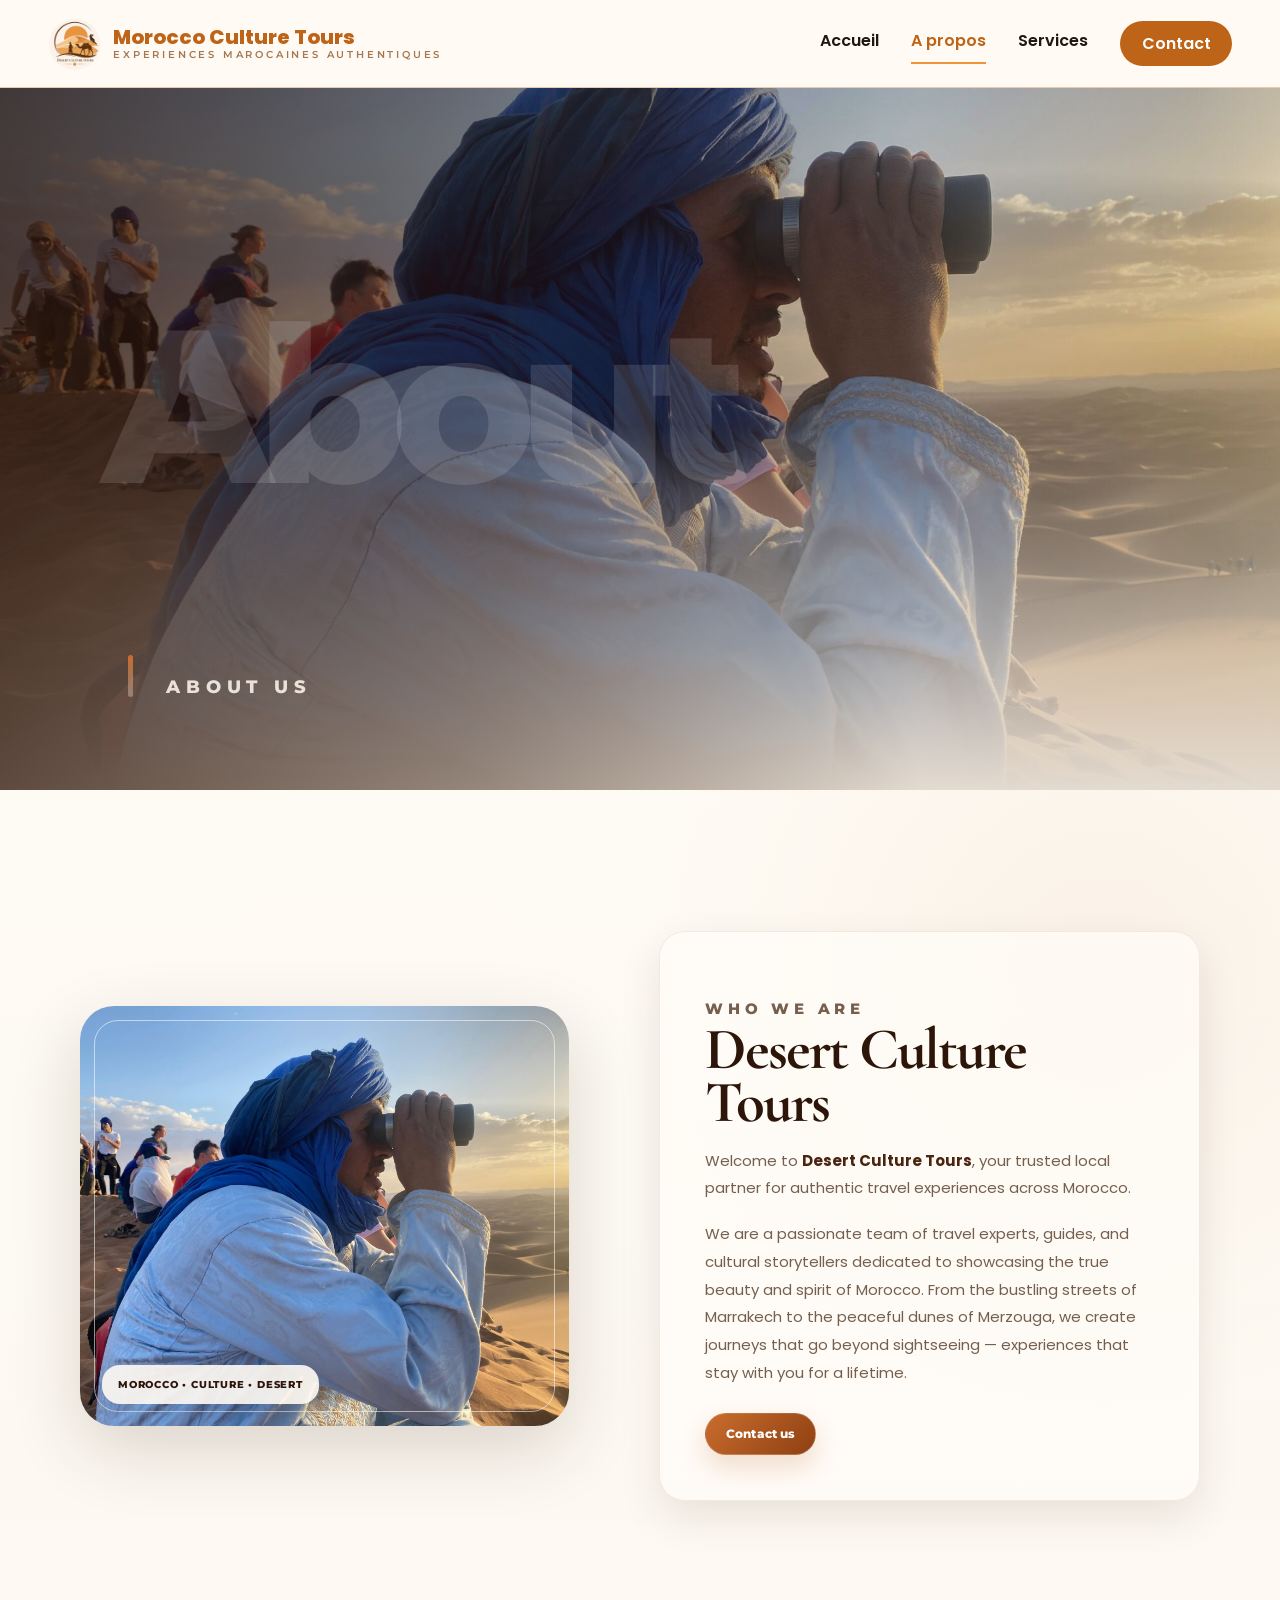
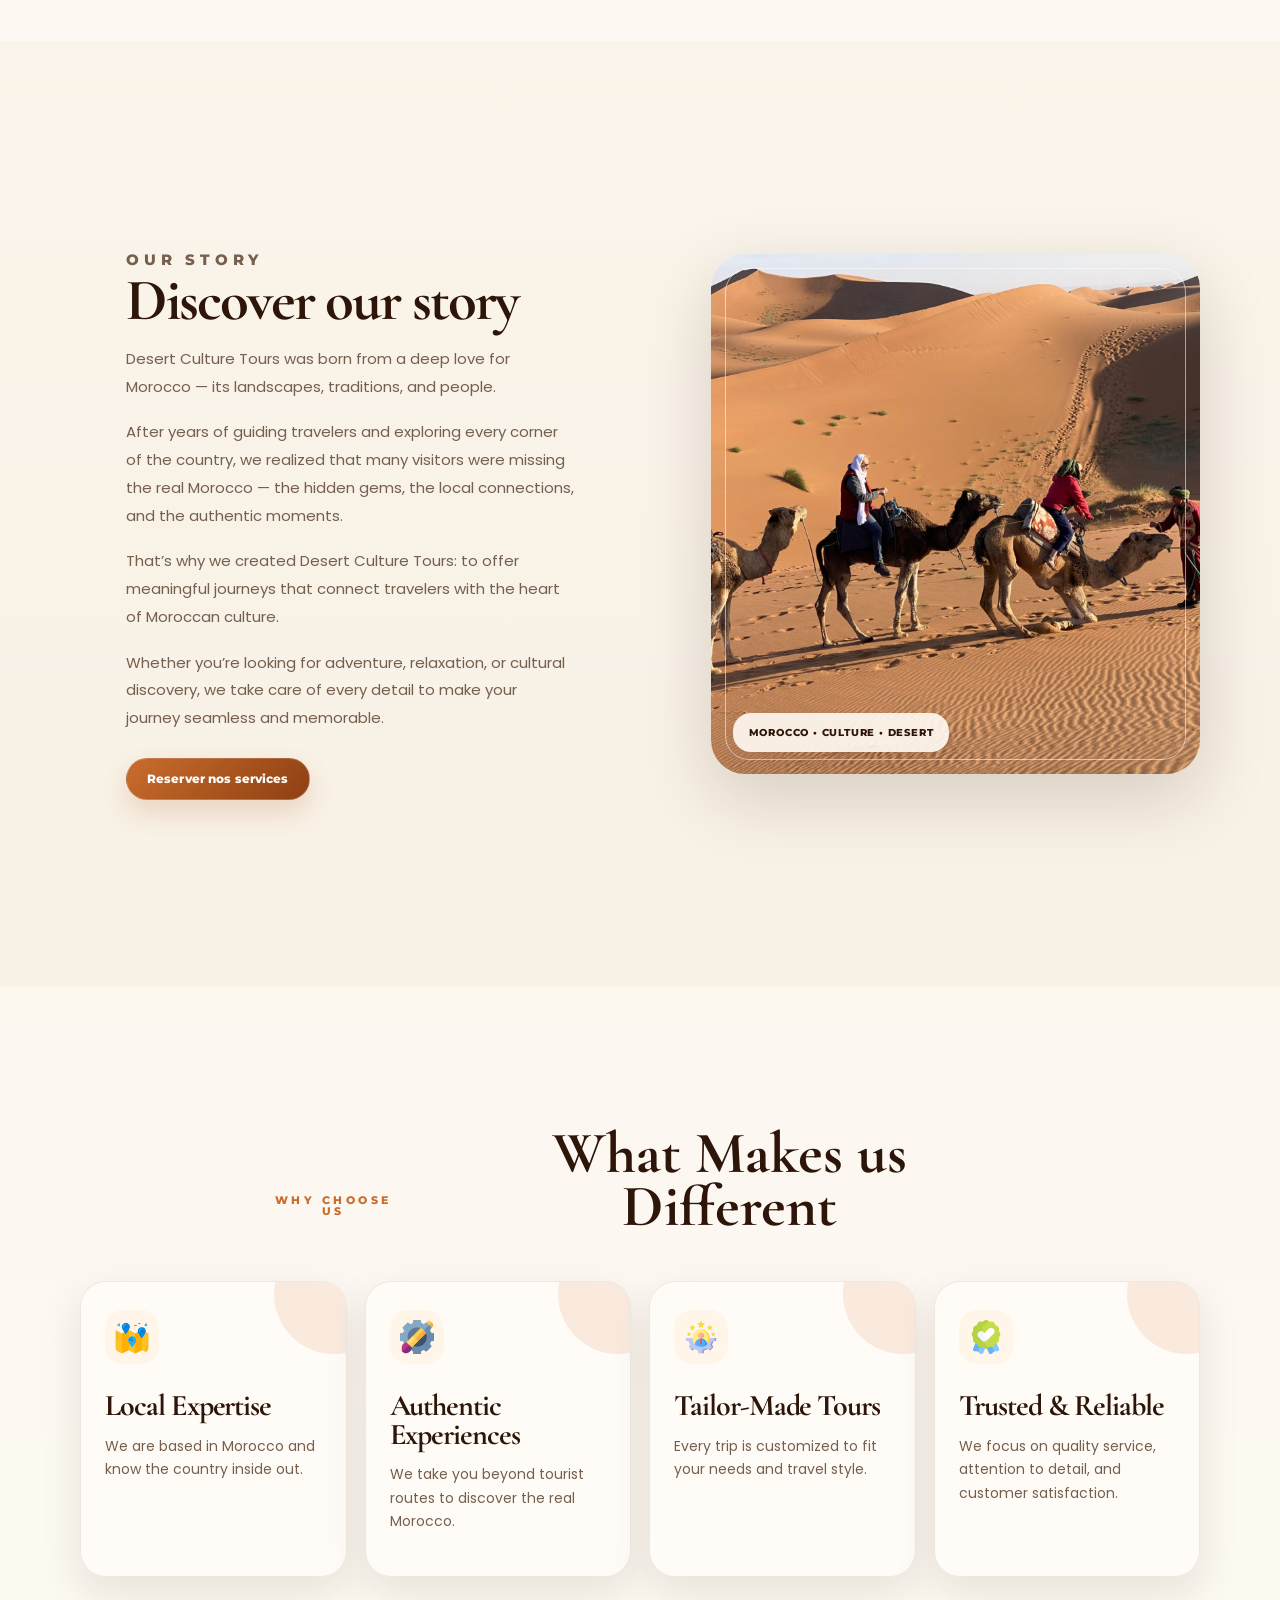
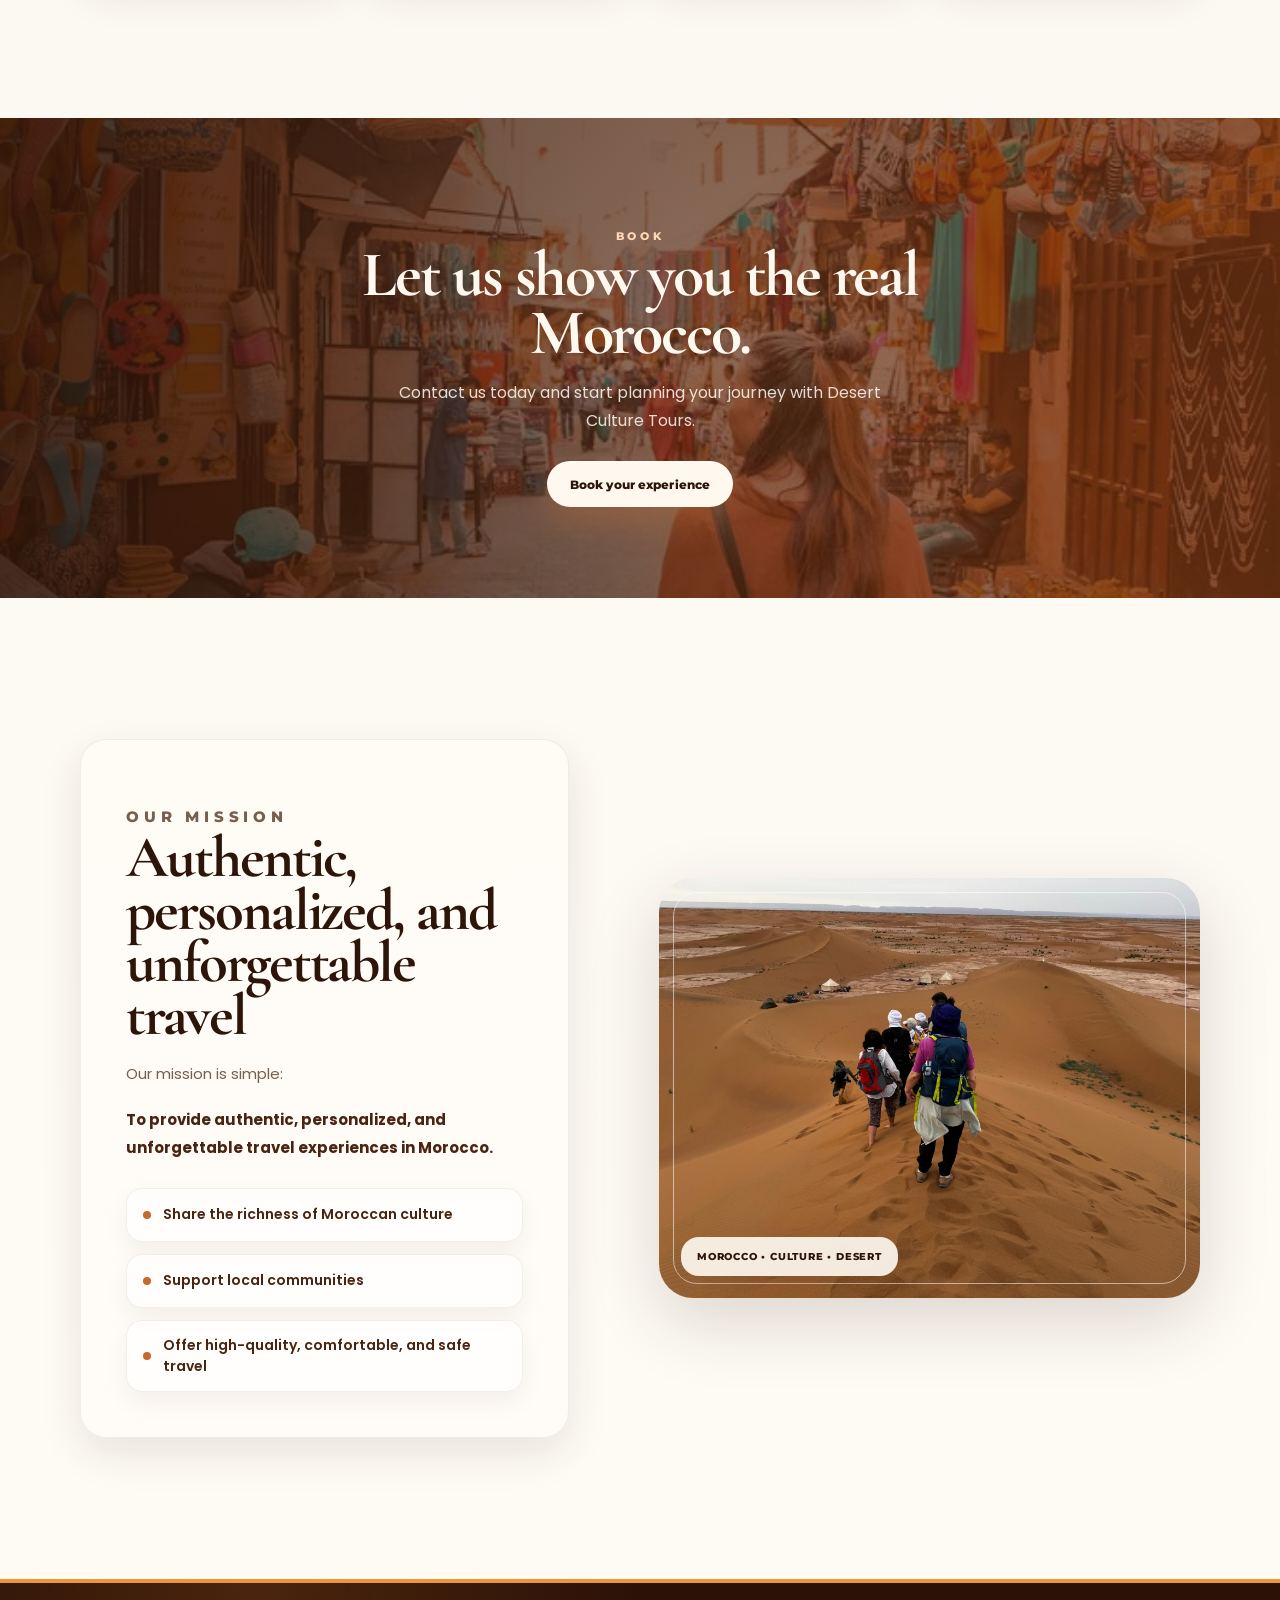
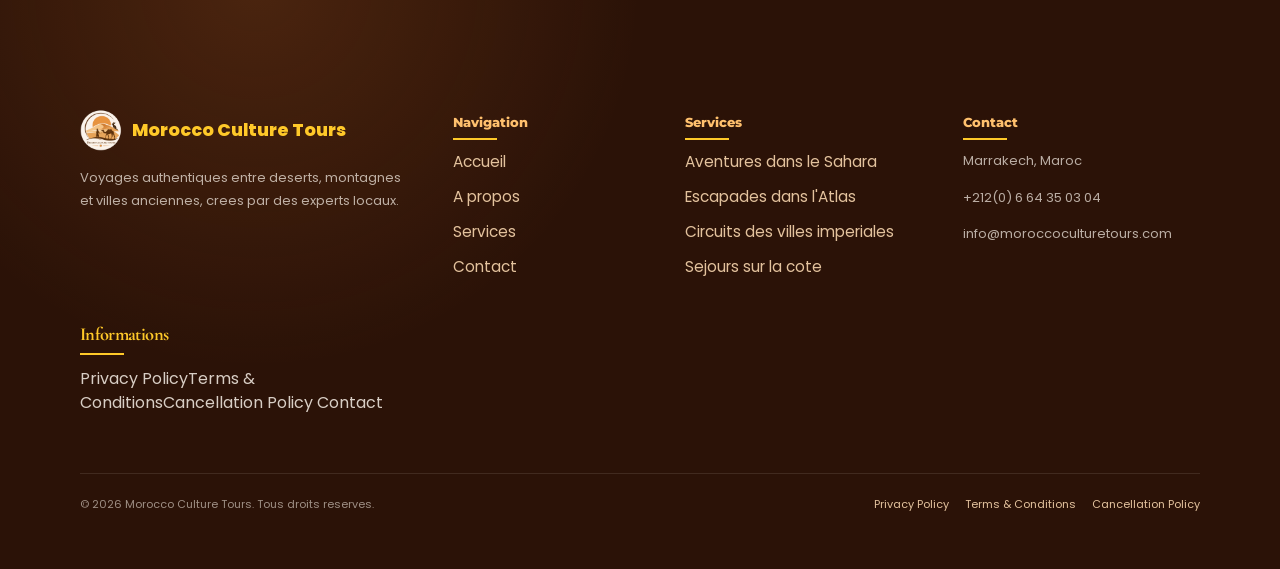
==== commit adb3bc0c: "jungle changes" ====
--- a/about.html
+++ b/about.html
@@ -1,11 +1,11 @@
-﻿<!DOCTYPE html>
-<html lang="en">
+<!DOCTYPE html>
+<html lang="fr">
   <head>
     <meta charset="UTF-8" />
     <meta name="viewport" content="width=device-width, initial-scale=1.0" />
     <title>About | Morocco Culture Tours</title>
     <meta name="description" content="Learn about Desert Culture Tours, a local Morocco travel team creating authentic cultural journeys." />
-    <link rel="icon" href="assets/images/logo.png" />
+    <link rel="icon" href="assets/img/logo.png" />
     <link rel="preconnect" href="https://fonts.googleapis.com" />
     <link rel="preconnect" href="https://fonts.gstatic.com" crossorigin />
     <link href="https://fonts.googleapis.com/css2?family=Cormorant+Garamond:wght@500;600;700&family=Montserrat:wght@400;500;600;700;800&family=Poppins:wght@400;500;600;700&display=swap" rel="stylesheet" />
@@ -304,7 +304,7 @@
   }
 
   .premium-photo::before {
-    content: "Morocco â€¢ Culture â€¢ Desert";
+    content: "Morocco • Culture • Desert";
     position: absolute;
     left: 22px;
     bottom: 22px;
@@ -633,25 +633,11 @@
   </head>
   <body class="premium-page about-page">
     <a class="skip-link" href="#main">Skip to content</a>
-    <header class="mct-header premium-header">
-      <a class="mct-brand" href="index.html" aria-label="Morocco Culture Tours home">
-        <img src="assets/images/logo.png" alt="Morocco Culture Tours Logo" width="64" height="64" />
-        <span class="mct-site-name"><span class="main-name">Morocco Culture Tours</span><span class="sub-name">Authentic Moroccan Experiences</span></span>
-      </a>
-      <button class="mct-toggle" type="button" aria-label="Open menu" aria-expanded="false" aria-controls="mainNav"><span></span><span></span><span></span></button>
-      <nav aria-label="Primary navigation">
-        <ul class="mct-nav" id="mainNav">
-          <li><a href="index.html">Home</a></li>
-          <li class="active"><a href="about.html">About</a></li>
-          <li><a href="programs.html">Programs</a></li>
-          <li><a href="contact.html" class="mct-contact-btn">Contact</a></li>
-        </ul>
-      </nav>
-    </header>
+    <div id="site-header"></div>
 
     <main id="main">
       <section class="inner-hero about-inner-hero" aria-labelledby="about-title">
-        <img src="assets/images/about-hero.jpeg" width="2048" height="1536" alt="Kasbah and palm trees in Morocco" />
+        <img src="assets/img/about-hero.jpeg" width="2048" height="1536" alt="Kasbah and palm trees in Morocco" />
         <div class="inner-hero-overlay"></div>
         <div class="inner-hero-content reveal">
           <p class="eyebrow">About us</p>
@@ -662,7 +648,7 @@
       <section class="premium-section">
         <div class="lux-container premium-split">
           <figure class="premium-photo reveal">
-            <img src="assets/images/about-hero.jpeg" width="2048" height="1536" alt="Morocco culture tour group" />
+            <img src="assets/img/about-hero.jpeg" width="2048" height="1536" alt="Morocco culture tour group" />
           </figure>
           <div class="premium-copy reveal">
             <p class="eyebrow">Who We Are</p>
@@ -683,10 +669,10 @@
             <p>After years of guiding travelers and exploring every corner of the country, we realized that many visitors were missing the real Morocco &mdash; the hidden gems, the local connections, and the authentic moments.</p>
             <p>That&rsquo;s why we created Desert Culture Tours: to offer meaningful journeys that connect travelers with the heart of Moroccan culture.</p>
             <p>Whether you&rsquo;re looking for adventure, relaxation, or cultural discovery, we take care of every detail to make your journey seamless and memorable.</p>
-            <a class="lux-button compact" href="programs.html">Book our programs</a>
+            <a class="lux-button compact" href="services.html">Reserver nos services</a>
           </div>
           <figure class="premium-photo wide reveal">
-            <img src="assets/images/about-story.jpeg" width="2048" height="1536" alt="Moroccan camel caravan in the desert" />
+            <img src="assets/img/about-story.jpeg" width="2048" height="1536" alt="Moroccan camel caravan in the desert" />
           </figure>
         </div>
       </section>
@@ -698,16 +684,16 @@
             <h2>What Makes us Different</h2>
           </div>
           <div class="premium-feature-grid">
-            <article class="premium-feature-card reveal"><img src="assets/images/icon-map.png" alt="" /><h3>Local Expertise</h3><p>We are based in Morocco and know the country inside out.</p></article>
-            <article class="premium-feature-card reveal"><img src="assets/images/icon-authentic.png" alt="" /><h3>Authentic Experiences</h3><p>We take you beyond tourist routes to discover the real Morocco.</p></article>
-            <article class="premium-feature-card reveal"><img src="assets/images/icon-tailor.png" alt="" /><h3>Tailor-Made Tours</h3><p>Every trip is customized to fit your needs and travel style.</p></article>
-            <article class="premium-feature-card reveal"><img src="assets/images/icon-trust.png" alt="" /><h3>Trusted &amp; Reliable</h3><p>We focus on quality service, attention to detail, and customer satisfaction.</p></article>
+            <article class="premium-feature-card reveal"><img src="assets/img/icon-map.png" alt="" /><h3>Local Expertise</h3><p>We are based in Morocco and know the country inside out.</p></article>
+            <article class="premium-feature-card reveal"><img src="assets/img/icon-authentic.png" alt="" /><h3>Authentic Experiences</h3><p>We take you beyond tourist routes to discover the real Morocco.</p></article>
+            <article class="premium-feature-card reveal"><img src="assets/img/icon-tailor.png" alt="" /><h3>Tailor-Made Tours</h3><p>Every trip is customized to fit your needs and travel style.</p></article>
+            <article class="premium-feature-card reveal"><img src="assets/img/icon-trust.png" alt="" /><h3>Trusted &amp; Reliable</h3><p>We focus on quality service, attention to detail, and customer satisfaction.</p></article>
           </div>
         </div>
       </section>
 
       <section class="premium-band" aria-labelledby="book-title">
-        <img src="assets/images/program-zagora.jpg" width="1884" height="850" alt="Sahara dune landscape" />
+        <img src="assets/img/program-zagora.jpg" width="1884" height="850" alt="Sahara dune landscape" />
         <div class="premium-band-content reveal">
           <p class="eyebrow">Book</p>
           <h2 id="book-title">Let us show you the real Morocco.</h2>
@@ -730,68 +716,12 @@
             </ul>
           </div>
           <figure class="premium-photo reveal">
-            <img src="assets/images/about-mission.jpeg" width="2048" height="1536" alt="Travelers walking through Sahara dunes" />
+            <img src="assets/img/about-mission.jpeg" width="2048" height="1536" alt="Travelers walking through Sahara dunes" />
           </figure>
         </div>
       </section>
     </main>
-
-    <footer class="mct-footer premium-footer">
-      <div class="mct-footer-container">
-        <div class="mct-footer-grid">
-          <div class="mct-footer-brand">
-            <div class="mct-footer-logo">
-              <img src="assets/images/logo.png" alt="Morocco Culture Tours Logo" />
-              <span class="site-name">Morocco Culture Tours</span>
-            </div>
-            <div class="mct-footer-tagline">
-              Authentic journeys through deserts, mountains, and ancient cities &mdash; crafted by local experts.
-              Discover the soul of Morocco with us.
-            </div>
-            
-          </div>
-          <div>
-            <h4>Quick Links</h4>
-            <ul class="mct-footer-links">
-              <li><a href="index.html">Home</a></li>
-              <li><a href="about.html">About Us</a></li>
-              <li><a href="programs.html">Programs</a></li>
-              <li><a href="contact.html">Contact</a></li>
-            </ul>
-          </div>
-          <div>
-            <h4>Our Programs</h4>
-            <ul class="mct-footer-links">
-              <li><a href="programs.html">Sahara Desert Adventures</a></li>
-              <li><a href="programs.html">Atlas Mountains Escapes</a></li>
-              <li><a href="programs.html">Imperial Cities Tours</a></li>
-              <li><a href="programs.html">Coastal Getaways</a></li>
-            </ul>
-          </div>
-          <div class="mct-footer-contact">
-            <h4>Contact Us</h4>
-            <p>Marrakech, Morocco</p>
-            <p>+212(0) 6 64 35 03 04</p>
-            <p>info@moroccoculturetours.com</p>
-          </div>
-          <nav aria-label="Information">
-            <h3>Information</h3>
-            <a href="privacy-policy.html">Privacy Policy</a>
-            <a href="terms.html">Terms &amp; Conditions</a>
-            <a href="cancellation-policy.html">Cancellation Policy</a>
-            <a href="contact.html">Contact</a>
-          </nav>
-        </div>
-        <div class="mct-footer-bottom">
-          <div>&copy; 2025 Morocco Culture Tours. All rights reserved.</div>
-          <div class="mct-footer-bottom-links">
-            <a href="privacy-policy.html">Privacy Policy</a>
-            <a href="terms.html">Terms &amp; Conditions</a>
-            <a href="cancellation-policy.html">Cancellation Policy</a>
-          </div>
-        </div>
-      </div>
-    </footer>
+    <div id="site-footer"></div>
     <script src="assets/js/script.js"></script>
   </body>
 </html>
--- a/assets/css/style.css
+++ b/assets/css/style.css
@@ -223,7 +223,7 @@
   bottom: 5%;
   width: min(33vw, 440px);
   aspect-ratio: 0.55;
-  background: url("../images/morocco-detail.png") center bottom / contain no-repeat;
+  background: url("../img/morocco-detail.png") center bottom / contain no-repeat;
   z-index: 2;
 }
 
@@ -327,7 +327,7 @@
 
 .programs-hero {
   min-height: 900px;
-  background-image: url("../images/clone-programs-hero.png");
+  background-image: url("../img/clone-programs-hero.png");
   background-position: center top;
 }
 
@@ -360,7 +360,7 @@
 }
 
 .about-hero {
-  background-image: url("../images/clone-about-hero.png");
+  background-image: url("../img/clone-about-hero.png");
   background-position: center top;
 }
 
@@ -655,7 +655,7 @@
   width: 48%;
   aspect-ratio: 1;
   border-radius: 50%;
-  background-image: url("../images/program-zagora.jpg");
+  background-image: url("../img/program-zagora.jpg");
 }
 
 .experience-image::after {
@@ -664,7 +664,7 @@
   width: 36%;
   height: 300px;
   border-radius: 12px 12px 90px 12px;
-  background-image: url("../images/about-hero.jpeg");
+  background-image: url("../img/about-hero.jpeg");
 }
 
 .check-list {
@@ -698,12 +698,12 @@
   position: relative;
   min-height: 760px;
   overflow: hidden;
-  background: #fff url("../images/clone-desert-band.png") center bottom / cover no-repeat;
+  background: #fff url("../img/clone-desert-band.png") center bottom / cover no-repeat;
 }
 
 .about-page .desert-cta {
   min-height: 850px;
-  background-image: url("../images/clone-about-book-band.png");
+  background-image: url("../img/clone-about-book-band.png");
   background-position: center top;
 }
 
@@ -1014,7 +1014,7 @@
   min-height: 690px;
   overflow: hidden;
   border-radius: 7px;
-  background: #123 url("../images/clone-contact-desert.png") center top / cover no-repeat;
+  background: #123 url("../img/clone-contact-desert.png") center top / cover no-repeat;
 }
 
 .contact-visual::before {
